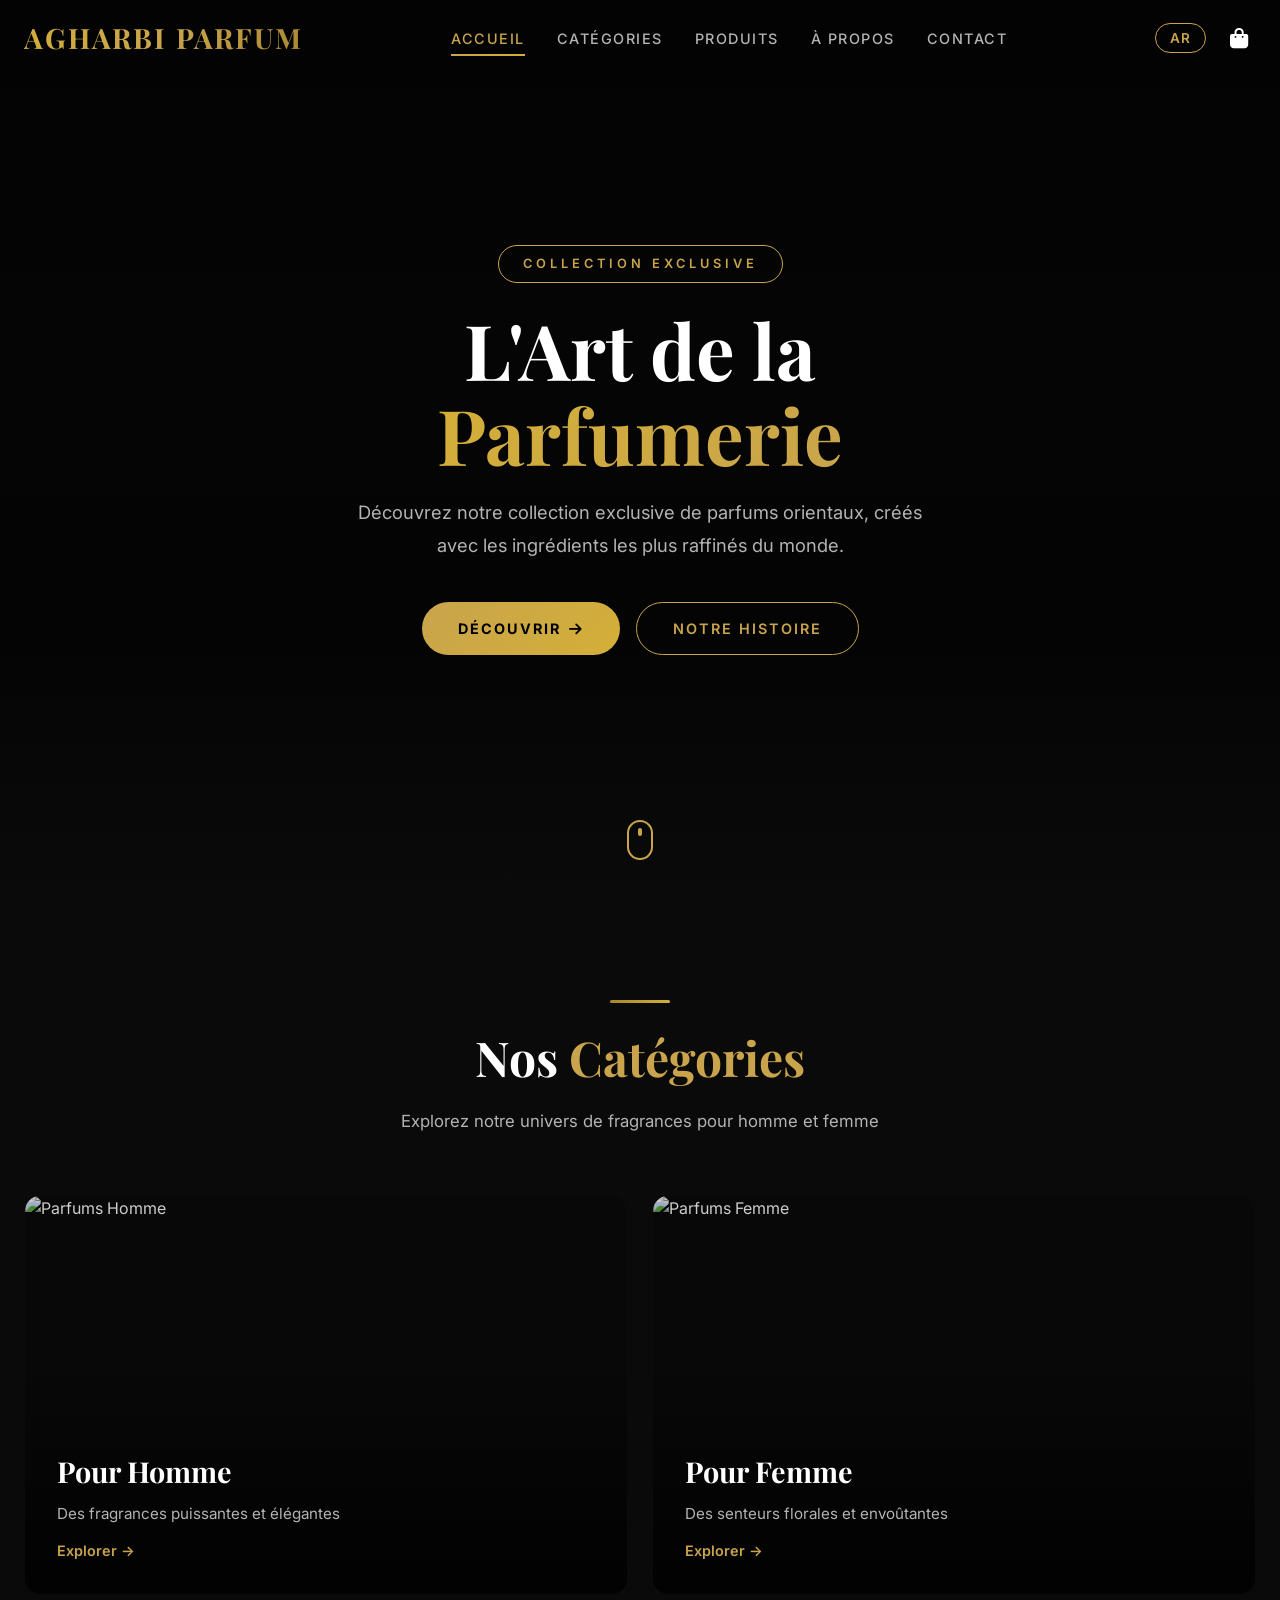
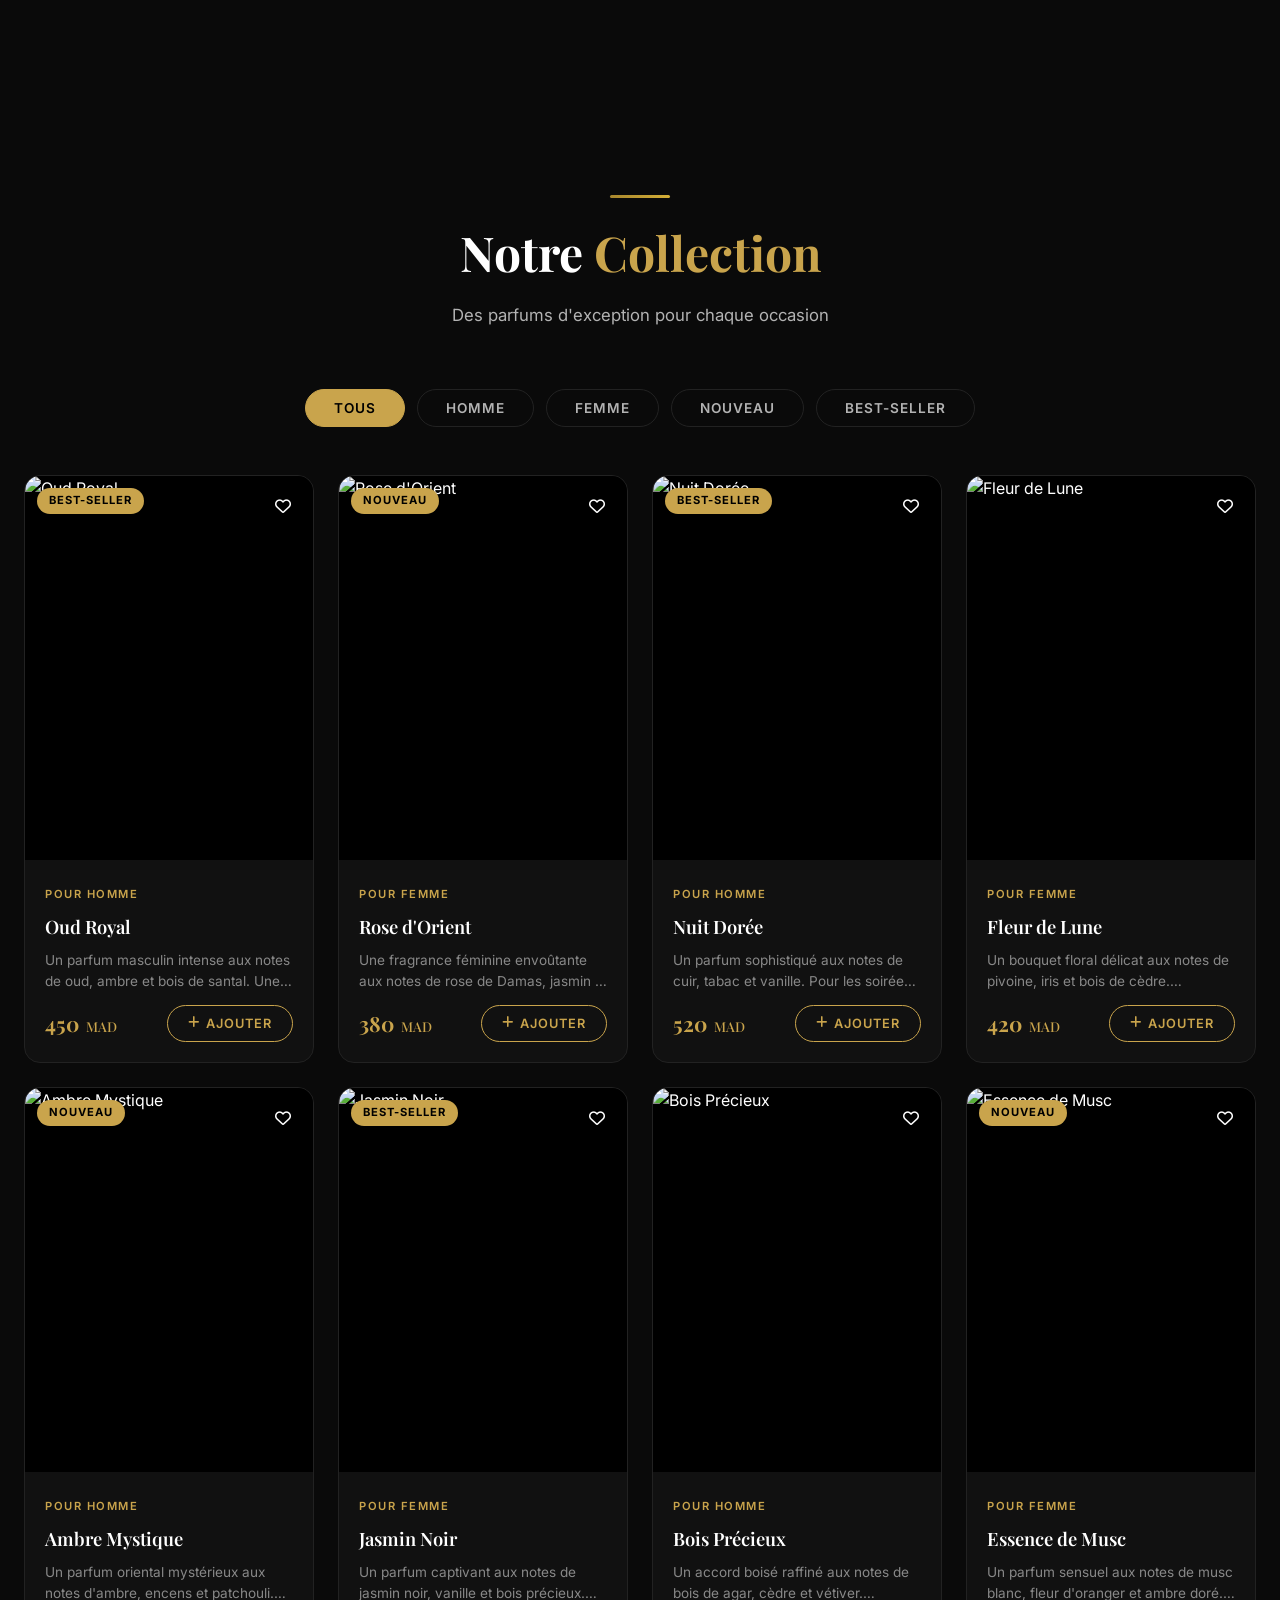
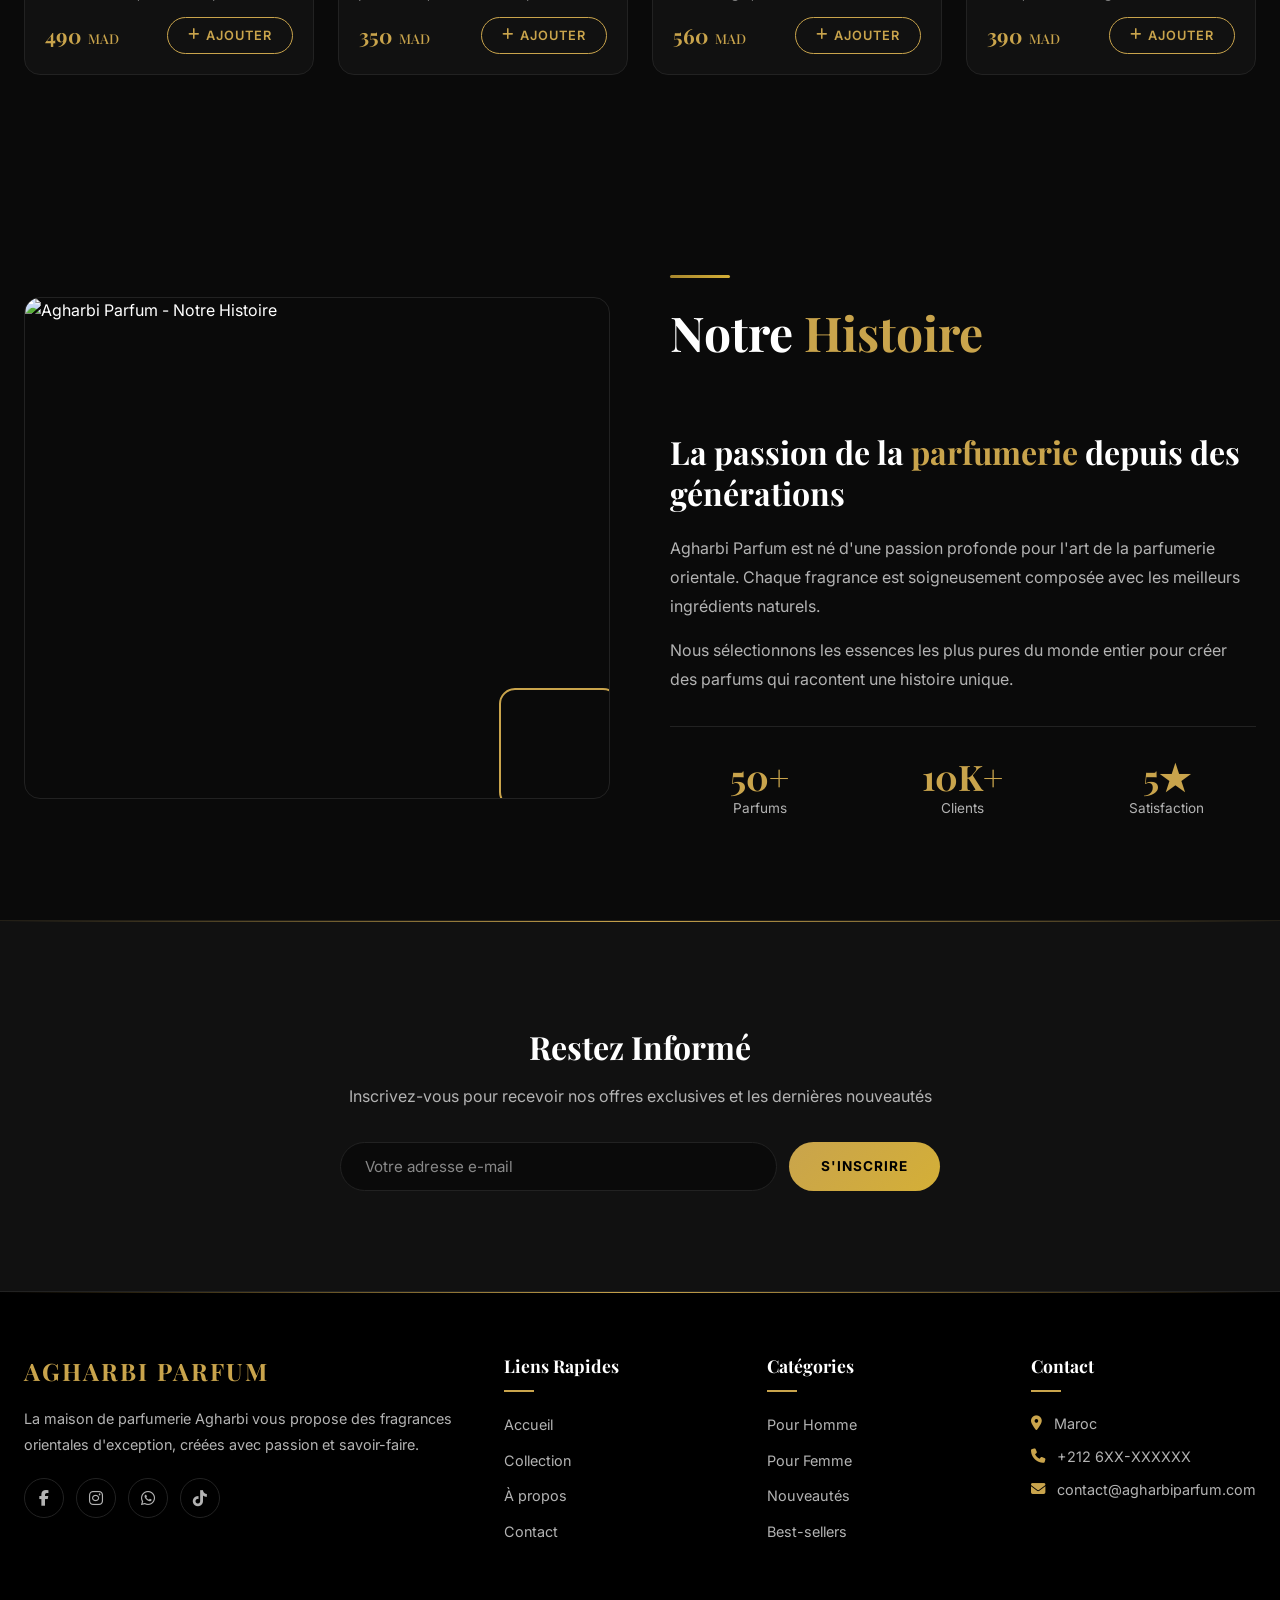
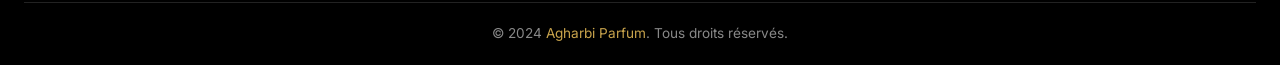
==== index.html @ fcc81bd8 "Add files via upload" ====
<!DOCTYPE html>
<html lang="fr" dir="ltr">
<head>
  <meta charset="UTF-8">
  <meta name="viewport" content="width=device-width, initial-scale=1.0">
  <title>Agharbi Parfum | Parfumerie de Luxe</title>
  <meta name="description" content="Agharbi Parfum - Découvrez notre collection exclusive de parfums de luxe pour homme et femme. Fragrances orientales raffinées.">
  <link rel="stylesheet" href="style.css">
  <link rel="stylesheet" href="https://cdnjs.cloudflare.com/ajax/libs/font-awesome/6.5.1/css/all.min.css">
</head>
<body>

  <!-- Page Loader -->
  <div class="page-loader" id="pageLoader">
    <div class="loader-content">
      <div class="loader-logo">AGHARBI PARFUM</div>
      <div class="loader-bar"></div>
    </div>
  </div>

  <!-- Navigation -->
  <nav class="navbar" id="navbar">
    <div class="container">
      <a href="#" class="navbar-brand">Agharbi Parfum</a>
      
      <div class="nav-links" id="navLinks">
        <a href="#hero" class="active" data-fr="Accueil" data-ar="الرئيسية">Accueil</a>
        <a href="#categories" data-fr="Catégories" data-ar="الفئات">Catégories</a>
        <a href="#products" data-fr="Produits" data-ar="المنتجات">Produits</a>
        <a href="#about" data-fr="À propos" data-ar="من نحن">À propos</a>
        <a href="#contact" data-fr="Contact" data-ar="اتصل بنا">Contact</a>
      </div>

      <div class="nav-actions">
        <button class="lang-toggle" id="langToggle" title="تغيير اللغة">AR</button>
        <button class="cart-icon" id="cartToggle" aria-label="Panier">
          <i class="fas fa-shopping-bag"></i>
          <span class="cart-badge" id="cartBadge">0</span>
        </button>
        <div class="hamburger" id="hamburger">
          <span></span>
          <span></span>
          <span></span>
        </div>
      </div>
    </div>
  </nav>

  <!-- Mobile Menu -->
  <div class="mobile-overlay" id="mobileOverlay"></div>
  <div class="mobile-menu" id="mobileMenu">
    <button class="mobile-menu-close" id="mobileClose"><i class="fas fa-times"></i></button>
    <a href="#hero" data-fr="Accueil" data-ar="الرئيسية">Accueil</a>
    <a href="#categories" data-fr="Catégories" data-ar="الفئات">Catégories</a>
    <a href="#products" data-fr="Produits" data-ar="المنتجات">Produits</a>
    <a href="#about" data-fr="À propos" data-ar="من نحن">À propos</a>
    <a href="#contact" data-fr="Contact" data-ar="اتصل بنا">Contact</a>
    <a href="admin.html" data-fr="Admin" data-ar="الإدارة">Admin</a>
  </div>

  <!-- Hero Section -->
  <section class="hero" id="hero">
    <div class="hero-bg">
      <img src="images/hero-banner.jpg" alt="Agharbi Parfum Collection">
    </div>
    <div class="hero-overlay"></div>
    <div class="hero-content">
      <span class="hero-badge" data-fr="Collection Exclusive" data-ar="مجموعة حصرية">Collection Exclusive</span>
      <h1>
        <span data-fr="L'Art de la" data-ar="فن">L'Art de la</span><br>
        <span class="gold" data-fr="Parfumerie" data-ar="العطور">Parfumerie</span>
      </h1>
      <p class="hero-subtitle" data-fr="Découvrez notre collection exclusive de parfums orientaux, créés avec les ingrédients les plus raffinés du monde." data-ar="اكتشف مجموعتنا الحصرية من العطور الشرقية، المصنوعة من أرقى المكونات في العالم.">
        Découvrez notre collection exclusive de parfums orientaux, créés avec les ingrédients les plus raffinés du monde.
      </p>
      <div class="hero-buttons">
        <a href="#products" class="btn-primary"><span data-fr="Découvrir" data-ar="اكتشف">Découvrir</span> <i class="fas fa-arrow-right"></i></a>
        <a href="#about" class="btn-outline" data-fr="Notre Histoire" data-ar="قصتنا">Notre Histoire</a>
      </div>
    </div>
    <div class="scroll-indicator">
      <div class="mouse"></div>
    </div>
  </section>

  <!-- Categories Section -->
  <section class="section" id="categories">
    <div class="container">
      <div class="section-header fade-in-up">
        <div class="accent-line"></div>
        <h2 data-fr="Nos <span class='gold'>Catégories</span>" data-ar="<span class='gold'>فئاتنا</span>">Nos <span class="gold">Catégories</span></h2>
        <p data-fr="Explorez notre univers de fragrances pour homme et femme" data-ar="اكتشف عالم العطور للرجال والنساء">Explorez notre univers de fragrances pour homme et femme</p>
      </div>
      <div class="categories-grid fade-in-up">
        <div class="category-card" data-category="homme" onclick="filterProducts('homme')">
          <img src="images/perfume-men-1.jpg" alt="Parfums Homme">
          <div class="overlay">
            <h3 data-fr="Pour Homme" data-ar="للرجال">Pour Homme</h3>
            <p data-fr="Des fragrances puissantes et élégantes" data-ar="عطور قوية وأنيقة">Des fragrances puissantes et élégantes</p>
            <span class="arrow" data-fr="Explorer →" data-ar="← اكتشف">Explorer →</span>
          </div>
        </div>
        <div class="category-card" data-category="femme" onclick="filterProducts('femme')">
          <img src="images/perfume-women-1.jpg" alt="Parfums Femme">
          <div class="overlay">
            <h3 data-fr="Pour Femme" data-ar="للنساء">Pour Femme</h3>
            <p data-fr="Des senteurs florales et envoûtantes" data-ar="عطور زهرية ساحرة">Des senteurs florales et envoûtantes</p>
            <span class="arrow" data-fr="Explorer →" data-ar="← اكتشف">Explorer →</span>
          </div>
        </div>
      </div>
    </div>
  </section>

  <!-- Products Section -->
  <section class="section" id="products">
    <div class="container">
      <div class="section-header fade-in-up">
        <div class="accent-line"></div>
        <h2 data-fr="Notre <span class='gold'>Collection</span>" data-ar="<span class='gold'>مجموعتنا</span>">Notre <span class="gold">Collection</span></h2>
        <p data-fr="Des parfums d'exception pour chaque occasion" data-ar="عطور استثنائية لكل مناسبة">Des parfums d'exception pour chaque occasion</p>
      </div>

      <div class="filter-bar fade-in-up">
        <button class="filter-btn active" data-filter="all" data-fr="Tous" data-ar="الكل">Tous</button>
        <button class="filter-btn" data-filter="homme" data-fr="Homme" data-ar="رجالي">Homme</button>
        <button class="filter-btn" data-filter="femme" data-fr="Femme" data-ar="نسائي">Femme</button>
        <button class="filter-btn" data-filter="nouveau" data-fr="Nouveau" data-ar="جديد">Nouveau</button>
        <button class="filter-btn" data-filter="bestseller" data-fr="Best-seller" data-ar="الأكثر مبيعاً">Best-seller</button>
      </div>

      <div class="products-grid" id="productsGrid">
        <!-- Products will be injected by JS -->
      </div>
    </div>
  </section>

  <!-- About Section -->
  <section class="section" id="about">
    <div class="container">
      <div class="about-grid">
        <div class="about-image fade-in-up">
          <img src="images/perfume-unisex-1.jpg" alt="Agharbi Parfum - Notre Histoire">
        </div>
        <div class="about-content fade-in-up">
          <div class="section-header" style="text-align:left;">
            <div class="accent-line" style="margin:0 0 16px;"></div>
            <h2 data-fr="Notre <span class='gold'>Histoire</span>" data-ar="<span class='gold'>قصتنا</span>">Notre <span class="gold">Histoire</span></h2>
          </div>
          <h3 data-fr="La passion de la <span class='gold'>parfumerie</span> depuis des générations" data-ar="شغف <span class='gold'>العطور</span> منذ أجيال">La passion de la <span class="gold">parfumerie</span> depuis des générations</h3>
          <p data-fr="Agharbi Parfum est né d'une passion profonde pour l'art de la parfumerie orientale. Chaque fragrance est soigneusement composée avec les meilleurs ingrédients naturels." data-ar="ولد Agharbi Parfum من شغف عميق بفن العطور الشرقية. كل عطر مصمم بعناية من أفضل المكونات الطبيعية.">
            Agharbi Parfum est né d'une passion profonde pour l'art de la parfumerie orientale. Chaque fragrance est soigneusement composée avec les meilleurs ingrédients naturels.
          </p>
          <p data-fr="Nous sélectionnons les essences les plus pures du monde entier pour créer des parfums qui racontent une histoire unique." data-ar="نختار أنقى الخلاصات من جميع أنحاء العالم لصنع عطور تحكي قصة فريدة.">
            Nous sélectionnons les essences les plus pures du monde entier pour créer des parfums qui racontent une histoire unique.
          </p>
          <div class="about-stats">
            <div class="stat-item">
              <div class="stat-number">50+</div>
              <div class="stat-label" data-fr="Parfums" data-ar="عطر">Parfums</div>
            </div>
            <div class="stat-item">
              <div class="stat-number">10K+</div>
              <div class="stat-label" data-fr="Clients" data-ar="عميل">Clients</div>
            </div>
            <div class="stat-item">
              <div class="stat-number">5★</div>
              <div class="stat-label" data-fr="Satisfaction" data-ar="رضا">Satisfaction</div>
            </div>
          </div>
        </div>
      </div>
    </div>
  </section>

  <!-- Newsletter Section -->
  <section class="section newsletter-section" id="contact">
    <div class="container">
      <div class="newsletter-content fade-in-up">
        <h3 data-fr="Restez <span class='gold'>Informé</span>" data-ar="ابقَ على <span class='gold'>اطلاع</span>">Restez <span class="gold">Informé</span></h3>
        <p data-fr="Inscrivez-vous pour recevoir nos offres exclusives et les dernières nouveautés" data-ar="سجل لتلقي عروضنا الحصرية وآخر المستجدات">
          Inscrivez-vous pour recevoir nos offres exclusives et les dernières nouveautés
        </p>
        <form class="newsletter-form" onsubmit="handleNewsletter(event)">
          <input type="email" id="newsletterEmail" placeholder="Votre adresse e-mail" data-fr-placeholder="Votre adresse e-mail" data-ar-placeholder="بريدك الإلكتروني" required>
          <button type="submit" data-fr="S'inscrire" data-ar="اشترك">S'inscrire</button>
        </form>
      </div>
    </div>
  </section>

  <!-- Footer -->
  <footer class="footer">
    <div class="container">
      <div class="footer-grid">
        <div class="footer-col">
          <div class="footer-brand">AGHARBI PARFUM</div>
          <p class="footer-about" data-fr="La maison de parfumerie Agharbi vous propose des fragrances orientales d'exception, créées avec passion et savoir-faire." data-ar="دار عطور Agharbi تقدم لكم عطوراً شرقية استثنائية، مصنوعة بشغف وخبرة.">
            La maison de parfumerie Agharbi vous propose des fragrances orientales d'exception, créées avec passion et savoir-faire.
          </p>
          <div class="social-links">
            <a href="https://web.facebook.com/yassin.agharbi/" target="_blank" aria-label="Facebook"><i class="fab fa-facebook-f"></i></a>
            <a href="#" aria-label="Instagram"><i class="fab fa-instagram"></i></a>
            <a href="#" aria-label="WhatsApp"><i class="fab fa-whatsapp"></i></a>
            <a href="#" aria-label="TikTok"><i class="fab fa-tiktok"></i></a>
          </div>
        </div>
        <div class="footer-col">
          <h4 data-fr="Liens Rapides" data-ar="روابط سريعة">Liens Rapides</h4>
          <ul>
            <li><a href="#hero" data-fr="Accueil" data-ar="الرئيسية">Accueil</a></li>
            <li><a href="#products" data-fr="Collection" data-ar="المجموعة">Collection</a></li>
            <li><a href="#about" data-fr="À propos" data-ar="من نحن">À propos</a></li>
            <li><a href="#contact" data-fr="Contact" data-ar="اتصل بنا">Contact</a></li>
          </ul>
        </div>
        <div class="footer-col">
          <h4 data-fr="Catégories" data-ar="الفئات">Catégories</h4>
          <ul>
            <li><a href="#" onclick="filterProducts('homme')" data-fr="Pour Homme" data-ar="للرجال">Pour Homme</a></li>
            <li><a href="#" onclick="filterProducts('femme')" data-fr="Pour Femme" data-ar="للنساء">Pour Femme</a></li>
            <li><a href="#" onclick="filterProducts('nouveau')" data-fr="Nouveautés" data-ar="الجديد">Nouveautés</a></li>
            <li><a href="#" onclick="filterProducts('bestseller')" data-fr="Best-sellers" data-ar="الأكثر مبيعاً">Best-sellers</a></li>
          </ul>
        </div>
        <div class="footer-col">
          <h4 data-fr="Contact" data-ar="اتصل بنا">Contact</h4>
          <ul class="footer-contact">
            <li><i class="fas fa-map-marker-alt"></i> <span data-fr="Maroc" data-ar="المغرب">Maroc</span></li>
            <li><i class="fas fa-phone"></i> <span>+212 6XX-XXXXXX</span></li>
            <li><i class="fas fa-envelope"></i> <span>contact@agharbiparfum.com</span></li>
          </ul>
        </div>
      </div>
      <div class="footer-bottom">
        <p>© 2024 <span class="gold">Agharbi Parfum</span>. <span data-fr="Tous droits réservés." data-ar="جميع الحقوق محفوظة.">Tous droits réservés.</span></p>
      </div>
    </div>
  </footer>

  <!-- Cart Sidebar -->
  <div class="cart-overlay" id="cartOverlay"></div>
  <div class="cart-sidebar" id="cartSidebar">
    <div class="cart-header">
      <h3><span data-fr="Panier" data-ar="السلة">Panier</span> <span class="count" id="cartCount">(0)</span></h3>
      <button class="cart-close" id="cartClose"><i class="fas fa-times"></i></button>
    </div>
    <div class="cart-items" id="cartItems">
      <div class="cart-empty" id="cartEmpty">
        <i class="fas fa-shopping-bag"></i>
        <p data-fr="Votre panier est vide" data-ar="سلتك فارغة">Votre panier est vide</p>
      </div>
    </div>
    <div class="cart-footer" id="cartFooter" style="display:none;">
      <div class="cart-total">
        <span class="cart-total-label" data-fr="Total" data-ar="المجموع">Total</span>
        <span class="cart-total-amount" id="cartTotal">0 MAD</span>
      </div>
      <button class="checkout-btn" onclick="checkout()" data-fr="Commander" data-ar="اطلب الآن">Commander</button>
    </div>
  </div>

  <!-- Product Modal -->
  <div class="product-modal-overlay" id="productModal">
    <div class="product-modal">
      <button class="modal-close" id="modalClose"><i class="fas fa-times"></i></button>
      <div class="modal-image">
        <img id="modalImage" src="" alt="">
      </div>
      <div class="modal-details">
        <span class="modal-category" id="modalCategory"></span>
        <h2 class="modal-name" id="modalName"></h2>
        <div class="modal-price" id="modalPrice"></div>
        <p class="modal-desc" id="modalDesc"></p>
        <div class="modal-sizes">
          <div class="modal-sizes-label" data-fr="Volume :" data-ar="الحجم :">Volume :</div>
          <div class="size-options" id="modalSizes">
            <button class="size-btn active" data-size="50ml">50ml</button>
            <button class="size-btn" data-size="100ml">100ml</button>
            <button class="size-btn" data-size="150ml">150ml</button>
          </div>
        </div>
        <div class="modal-qty">
          <span class="modal-qty-label" data-fr="Quantité :" data-ar="الكمية :">Quantité :</span>
          <div class="qty-control">
            <button class="qty-btn" onclick="changeModalQty(-1)">−</button>
            <span class="qty-value" id="modalQty">1</span>
            <button class="qty-btn" onclick="changeModalQty(1)">+</button>
          </div>
        </div>
        <button class="modal-add-btn" id="modalAddBtn" data-fr="Ajouter au panier" data-ar="أضف إلى السلة">
          <i class="fas fa-shopping-bag"></i> Ajouter au panier
        </button>
      </div>
    </div>
  </div>

  <!-- Toast Container -->
  <div class="toast-container" id="toastContainer"></div>

  <!-- Back to Top -->
  <button class="back-to-top" id="backToTop" aria-label="Retour en haut">
    <i class="fas fa-chevron-up"></i>
  </button>

  <!-- Scripts -->
  <script src="app.js"></script>
</body>
</html>
---- style.css ----
/* ============================================
   AGHARBI PARFUM - Premium E-Commerce CSS
   Color Scheme: Black, White & Gold
   ============================================ */

/* ---- Google Fonts Import ---- */
@import url('https://fonts.googleapis.com/css2?family=Playfair+Display:ital,wght@0,400;0,500;0,600;0,700;0,800;0,900;1,400;1,500;1,600&family=Inter:wght@300;400;500;600;700&family=Noto+Kufi+Arabic:wght@300;400;500;600;700&display=swap');

/* ---- CSS Variables ---- */
:root {
  --color-black: #000000;
  --color-dark: #0a0a0a;
  --color-dark-card: #111111;
  --color-dark-hover: #1a1a1a;
  --color-dark-border: #222222;
  --color-white: #ffffff;
  --color-white-muted: #b3b3b3;
  --color-white-soft: #888888;
  --color-gold: #c9a44c;
  --color-gold-light: #d4af37;
  --color-gold-dark: #a8872e;
  --color-gold-glow: rgba(201, 164, 76, 0.3);
  --color-gold-subtle: rgba(201, 164, 76, 0.1);
  --color-danger: #e74c3c;
  --color-success: #2ecc71;
  
  --font-heading: 'Playfair Display', 'Noto Kufi Arabic', serif;
  --font-body: 'Inter', 'Noto Kufi Arabic', sans-serif;
  
  --shadow-sm: 0 2px 8px rgba(0,0,0,0.3);
  --shadow-md: 0 4px 20px rgba(0,0,0,0.4);
  --shadow-lg: 0 8px 40px rgba(0,0,0,0.5);
  --shadow-gold: 0 4px 20px rgba(201, 164, 76, 0.2);
  
  --radius-sm: 4px;
  --radius-md: 8px;
  --radius-lg: 16px;
  --radius-xl: 24px;
  --radius-full: 9999px;
  
  --transition: all 0.3s ease;
  --transition-fast: all 0.15s ease;
  --transition-slow: all 0.5s ease;
  
  --z-dropdown: 100;
  --z-sticky: 200;
  --z-navbar: 1000;
  --z-modal: 2000;
  --z-cart: 1500;
  --z-toast: 3000;
  --z-loader: 9999;
}

/* ---- CSS Reset ---- */
*, *::before, *::after {
  margin: 0;
  padding: 0;
  box-sizing: border-box;
}

html {
  scroll-behavior: smooth;
  font-size: 16px;
  -webkit-text-size-adjust: 100%;
}

body {
  font-family: var(--font-body);
  background-color: var(--color-dark);
  color: var(--color-white);
  line-height: 1.6;
  overflow-x: hidden;
  -webkit-font-smoothing: antialiased;
  -moz-osx-font-smoothing: grayscale;
}

a {
  text-decoration: none;
  color: inherit;
  transition: var(--transition);
}

ul, ol { list-style: none; }
img { max-width: 100%; height: auto; display: block; }
button { cursor: pointer; border: none; background: none; font-family: inherit; }
input, textarea, select { font-family: inherit; }

/* ---- Custom Scrollbar ---- */
::-webkit-scrollbar { width: 8px; }
::-webkit-scrollbar-track { background: var(--color-dark); }
::-webkit-scrollbar-thumb {
  background: var(--color-gold-dark);
  border-radius: var(--radius-full);
}
::-webkit-scrollbar-thumb:hover { background: var(--color-gold); }

::selection {
  background: var(--color-gold);
  color: var(--color-black);
}

/* ============================================
   PAGE LOADER
   ============================================ */
.page-loader {
  position: fixed;
  inset: 0;
  background: var(--color-black);
  display: flex;
  align-items: center;
  justify-content: center;
  z-index: var(--z-loader);
  transition: opacity 0.5s ease, visibility 0.5s ease;
}

.page-loader.hidden {
  opacity: 0;
  visibility: hidden;
}

.loader-content {
  text-align: center;
}

.loader-logo {
  font-family: var(--font-heading);
  font-size: 2.5rem;
  font-weight: 700;
  background: linear-gradient(135deg, var(--color-gold-light), var(--color-gold), var(--color-gold-dark));
  -webkit-background-clip: text;
  -webkit-text-fill-color: transparent;
  background-clip: text;
  animation: pulse 1.5s ease-in-out infinite;
}

.loader-bar {
  width: 200px;
  height: 2px;
  background: var(--color-dark-border);
  margin: 24px auto 0;
  border-radius: var(--radius-full);
  overflow: hidden;
}

.loader-bar::after {
  content: '';
  display: block;
  width: 40%;
  height: 100%;
  background: linear-gradient(90deg, var(--color-gold-dark), var(--color-gold-light));
  border-radius: var(--radius-full);
  animation: shimmer-bar 1.2s ease-in-out infinite;
}

/* ============================================
   NAVIGATION
   ============================================ */
.navbar {
  position: fixed;
  top: 0;
  left: 0;
  right: 0;
  z-index: var(--z-navbar);
  padding: 16px 0;
  transition: var(--transition);
  background: transparent;
}

.navbar.scrolled {
  background: rgba(0, 0, 0, 0.85);
  backdrop-filter: blur(20px);
  -webkit-backdrop-filter: blur(20px);
  padding: 10px 0;
  border-bottom: 1px solid var(--color-dark-border);
}

.navbar .container {
  max-width: 1400px;
  margin: 0 auto;
  padding: 0 24px;
  display: flex;
  align-items: center;
  justify-content: space-between;
}

.navbar-brand {
  font-family: var(--font-heading);
  font-size: 1.75rem;
  font-weight: 700;
  background: linear-gradient(135deg, var(--color-gold-light), var(--color-gold), var(--color-gold-dark));
  -webkit-background-clip: text;
  -webkit-text-fill-color: transparent;
  background-clip: text;
  letter-spacing: 2px;
  text-transform: uppercase;
}

.nav-links {
  display: flex;
  align-items: center;
  gap: 32px;
}

.nav-links a {
  font-size: 0.9rem;
  font-weight: 500;
  color: var(--color-white-muted);
  text-transform: uppercase;
  letter-spacing: 1.5px;
  position: relative;
  padding: 4px 0;
}

.nav-links a::after {
  content: '';
  position: absolute;
  bottom: -2px;
  left: 0;
  width: 0;
  height: 2px;
  background: linear-gradient(90deg, var(--color-gold), var(--color-gold-light));
  transition: width 0.3s ease;
}

.nav-links a:hover,
.nav-links a.active {
  color: var(--color-gold);
}

.nav-links a:hover::after,
.nav-links a.active::after {
  width: 100%;
}

.nav-actions {
  display: flex;
  align-items: center;
  gap: 16px;
}

.lang-toggle {
  font-size: 0.85rem;
  font-weight: 600;
  color: var(--color-gold);
  border: 1px solid var(--color-gold);
  padding: 6px 14px;
  border-radius: var(--radius-full);
  transition: var(--transition);
  text-transform: uppercase;
  letter-spacing: 1px;
}

.lang-toggle:hover {
  background: var(--color-gold);
  color: var(--color-black);
}

.cart-icon {
  position: relative;
  color: var(--color-white);
  font-size: 1.3rem;
  transition: var(--transition);
  padding: 8px;
}

.cart-icon:hover { color: var(--color-gold); }

.cart-badge {
  position: absolute;
  top: 0;
  right: 0;
  background: var(--color-gold);
  color: var(--color-black);
  font-size: 0.65rem;
  font-weight: 700;
  width: 18px;
  height: 18px;
  border-radius: 50%;
  display: flex;
  align-items: center;
  justify-content: center;
  transform: scale(0);
  transition: transform 0.3s cubic-bezier(0.68, -0.55, 0.27, 1.55);
}

.cart-badge.show { transform: scale(1); }

/* Hamburger */
.hamburger {
  display: none;
  flex-direction: column;
  gap: 5px;
  padding: 8px;
  cursor: pointer;
}

.hamburger span {
  display: block;
  width: 24px;
  height: 2px;
  background: var(--color-white);
  transition: var(--transition);
  transform-origin: center;
}

.hamburger.active span:nth-child(1) {
  transform: rotate(45deg) translateY(5px) translateX(5px);
}
.hamburger.active span:nth-child(2) { opacity: 0; }
.hamburger.active span:nth-child(3) {
  transform: rotate(-45deg) translateY(-5px) translateX(5px);
}

/* Mobile Menu */
.mobile-menu {
  position: fixed;
  top: 0;
  right: -100%;
  width: 320px;
  height: 100vh;
  background: rgba(10, 10, 10, 0.98);
  backdrop-filter: blur(20px);
  z-index: calc(var(--z-navbar) + 1);
  transition: right 0.4s cubic-bezier(0.16, 1, 0.3, 1);
  display: flex;
  flex-direction: column;
  padding: 80px 32px 32px;
  border-left: 1px solid var(--color-dark-border);
}

.mobile-menu.open { right: 0; }

.mobile-menu-close {
  position: absolute;
  top: 24px;
  right: 24px;
  color: var(--color-white);
  font-size: 1.5rem;
  padding: 8px;
}

.mobile-menu a {
  display: block;
  font-size: 1.2rem;
  font-weight: 500;
  color: var(--color-white-muted);
  padding: 16px 0;
  border-bottom: 1px solid var(--color-dark-border);
  transition: var(--transition);
}

.mobile-menu a:hover { color: var(--color-gold); padding-left: 8px; }

.mobile-overlay {
  position: fixed;
  inset: 0;
  background: rgba(0,0,0,0.7);
  z-index: var(--z-navbar);
  opacity: 0;
  visibility: hidden;
  transition: var(--transition);
}

.mobile-overlay.show {
  opacity: 1;
  visibility: visible;
}

/* ============================================
   HERO SECTION
   ============================================ */
.hero {
  position: relative;
  min-height: 100vh;
  display: flex;
  align-items: center;
  justify-content: center;
  overflow: hidden;
}

.hero-bg {
  position: absolute;
  inset: 0;
  z-index: 0;
}

.hero-bg img {
  width: 100%;
  height: 100%;
  object-fit: cover;
  transform: scale(1.1);
  transition: transform 8s ease;
}

.hero:hover .hero-bg img {
  transform: scale(1);
}

.hero-overlay {
  position: absolute;
  inset: 0;
  background: linear-gradient(
    to bottom,
    rgba(0,0,0,0.7) 0%,
    rgba(0,0,0,0.5) 40%,
    rgba(0,0,0,0.6) 70%,
    rgba(10,10,10,1) 100%
  );
  z-index: 1;
}

.hero-content {
  position: relative;
  z-index: 2;
  text-align: center;
  max-width: 800px;
  padding: 0 24px;
  animation: fadeInUp 1s ease 0.3s both;
}

.hero-badge {
  display: inline-block;
  font-size: 0.8rem;
  font-weight: 600;
  letter-spacing: 4px;
  text-transform: uppercase;
  color: var(--color-gold);
  border: 1px solid var(--color-gold);
  padding: 8px 24px;
  border-radius: var(--radius-full);
  margin-bottom: 24px;
  animation: fadeInUp 1s ease 0.5s both;
}

.hero h1 {
  font-family: var(--font-heading);
  font-size: clamp(2.5rem, 6vw, 5rem);
  font-weight: 700;
  line-height: 1.1;
  margin-bottom: 20px;
  color: var(--color-white);
  animation: fadeInUp 1s ease 0.7s both;
}

.hero h1 .gold {
  background: linear-gradient(135deg, var(--color-gold-light), var(--color-gold));
  -webkit-background-clip: text;
  -webkit-text-fill-color: transparent;
  background-clip: text;
}

.hero-subtitle {
  font-size: 1.15rem;
  color: var(--color-white-muted);
  line-height: 1.8;
  margin-bottom: 40px;
  max-width: 600px;
  margin-left: auto;
  margin-right: auto;
  animation: fadeInUp 1s ease 0.9s both;
}

.hero-buttons {
  display: flex;
  gap: 16px;
  justify-content: center;
  flex-wrap: wrap;
  animation: fadeInUp 1s ease 1.1s both;
}

/* Buttons */
.btn-primary {
  display: inline-flex;
  align-items: center;
  gap: 8px;
  background: linear-gradient(135deg, var(--color-gold), var(--color-gold-light));
  color: var(--color-black);
  font-weight: 700;
  font-size: 0.9rem;
  padding: 14px 36px;
  border-radius: var(--radius-full);
  text-transform: uppercase;
  letter-spacing: 2px;
  transition: var(--transition);
  position: relative;
  overflow: hidden;
}

.btn-primary::before {
  content: '';
  position: absolute;
  inset: 0;
  background: linear-gradient(135deg, var(--color-gold-light), #f0d78c);
  opacity: 0;
  transition: opacity 0.3s ease;
}

.btn-primary:hover::before { opacity: 1; }
.btn-primary:hover {
  transform: translateY(-2px);
  box-shadow: 0 8px 30px rgba(201, 164, 76, 0.4);
}
.btn-primary span { position: relative; z-index: 1; }

.btn-outline {
  display: inline-flex;
  align-items: center;
  gap: 8px;
  background: transparent;
  color: var(--color-gold);
  font-weight: 600;
  font-size: 0.9rem;
  padding: 14px 36px;
  border-radius: var(--radius-full);
  border: 1px solid var(--color-gold);
  text-transform: uppercase;
  letter-spacing: 2px;
  transition: var(--transition);
}

.btn-outline:hover {
  background: var(--color-gold);
  color: var(--color-black);
  transform: translateY(-2px);
  box-shadow: 0 8px 30px rgba(201, 164, 76, 0.3);
}

/* Scroll Indicator */
.scroll-indicator {
  position: absolute;
  bottom: 40px;
  left: 50%;
  transform: translateX(-50%);
  z-index: 2;
  animation: float 2s ease-in-out infinite;
}

.scroll-indicator .mouse {
  width: 26px;
  height: 40px;
  border: 2px solid var(--color-gold);
  border-radius: 13px;
  position: relative;
}

.scroll-indicator .mouse::after {
  content: '';
  width: 4px;
  height: 8px;
  background: var(--color-gold);
  border-radius: 2px;
  position: absolute;
  top: 6px;
  left: 50%;
  transform: translateX(-50%);
  animation: scrollWheel 1.5s ease-in-out infinite;
}

/* ============================================
   SECTION STYLES
   ============================================ */
.section { padding: 100px 0; }

.container {
  max-width: 1400px;
  margin: 0 auto;
  padding: 0 24px;
}

.section-header {
  text-align: center;
  margin-bottom: 60px;
}

.section-header .accent-line {
  width: 60px;
  height: 3px;
  background: linear-gradient(90deg, var(--color-gold-dark), var(--color-gold-light));
  margin: 0 auto 16px;
  border-radius: var(--radius-full);
}

.section-header h2 {
  font-family: var(--font-heading);
  font-size: clamp(1.8rem, 4vw, 3rem);
  font-weight: 700;
  margin-bottom: 12px;
  color: var(--color-white);
}

.section-header h2 .gold { 
  color: var(--color-gold); 
}

.section-header p {
  font-size: 1.05rem;
  color: var(--color-white-muted);
  max-width: 600px;
  margin: 0 auto;
}

/* ============================================
   CATEGORIES SECTION
   ============================================ */
.categories-grid {
  display: grid;
  grid-template-columns: repeat(2, 1fr);
  gap: 24px;
}

.category-card {
  position: relative;
  height: 400px;
  border-radius: var(--radius-lg);
  overflow: hidden;
  cursor: pointer;
  border: 1px solid transparent;
  transition: var(--transition);
}

.category-card:hover {
  border-color: var(--color-gold);
  box-shadow: var(--shadow-gold);
}

.category-card img {
  width: 100%;
  height: 100%;
  object-fit: cover;
  transition: transform 0.6s ease;
}

.category-card:hover img { transform: scale(1.08); }

.category-card .overlay {
  position: absolute;
  inset: 0;
  background: linear-gradient(to top, rgba(0,0,0,0.85) 0%, rgba(0,0,0,0.2) 60%);
  display: flex;
  flex-direction: column;
  justify-content: flex-end;
  padding: 32px;
  transition: var(--transition);
}

.category-card h3 {
  font-family: var(--font-heading);
  font-size: 1.8rem;
  font-weight: 700;
  color: var(--color-white);
  margin-bottom: 8px;
}

.category-card p {
  font-size: 0.95rem;
  color: var(--color-white-muted);
}

.category-card .arrow {
  display: inline-flex;
  align-items: center;
  gap: 8px;
  color: var(--color-gold);
  font-weight: 600;
  margin-top: 12px;
  font-size: 0.9rem;
  transition: var(--transition);
}

.category-card:hover .arrow { transform: translateX(8px); }

[dir="rtl"] .category-card:hover .arrow { transform: translateX(-8px); }

/* ============================================
   PRODUCTS SECTION
   ============================================ */
.filter-bar {
  display: flex;
  justify-content: center;
  gap: 12px;
  margin-bottom: 48px;
  flex-wrap: wrap;
}

.filter-btn {
  padding: 10px 28px;
  border-radius: var(--radius-full);
  font-size: 0.85rem;
  font-weight: 600;
  letter-spacing: 1px;
  text-transform: uppercase;
  color: var(--color-white-muted);
  border: 1px solid var(--color-dark-border);
  background: transparent;
  transition: var(--transition);
}

.filter-btn:hover {
  border-color: var(--color-gold);
  color: var(--color-gold);
}

.filter-btn.active {
  background: var(--color-gold);
  color: var(--color-black);
  border-color: var(--color-gold);
}

.products-grid {
  display: grid;
  grid-template-columns: repeat(4, 1fr);
  gap: 24px;
}

.product-card {
  background: var(--color-dark-card);
  border-radius: var(--radius-lg);
  overflow: hidden;
  border: 1px solid var(--color-dark-border);
  transition: var(--transition);
  position: relative;
}

.product-card::before {
  content: '';
  position: absolute;
  top: 0;
  left: 0;
  right: 0;
  height: 3px;
  background: linear-gradient(90deg, var(--color-gold-dark), var(--color-gold-light), var(--color-gold-dark));
  opacity: 0;
  transition: opacity 0.3s ease;
}

.product-card:hover::before { opacity: 1; }

.product-card:hover {
  transform: translateY(-6px);
  border-color: var(--color-gold);
  box-shadow: var(--shadow-gold);
}

.product-card .image-container {
  position: relative;
  width: 100%;
  aspect-ratio: 3/4;
  overflow: hidden;
  background: var(--color-black);
}

.product-card .image-container img {
  width: 100%;
  height: 100%;
  object-fit: cover;
  transition: transform 0.5s ease;
}

.product-card:hover .image-container img { transform: scale(1.08); }

.product-card .wishlist-btn {
  position: absolute;
  top: 12px;
  right: 12px;
  width: 36px;
  height: 36px;
  border-radius: 50%;
  background: rgba(0,0,0,0.6);
  backdrop-filter: blur(4px);
  display: flex;
  align-items: center;
  justify-content: center;
  color: var(--color-white);
  font-size: 1rem;
  transition: var(--transition);
  z-index: 2;
}

.product-card .wishlist-btn:hover,
.product-card .wishlist-btn.liked {
  background: var(--color-gold);
  color: var(--color-black);
}

.product-card .product-badge {
  position: absolute;
  top: 12px;
  left: 12px;
  background: var(--color-gold);
  color: var(--color-black);
  font-size: 0.7rem;
  font-weight: 700;
  padding: 4px 12px;
  border-radius: var(--radius-full);
  text-transform: uppercase;
  letter-spacing: 1px;
  z-index: 2;
}

.product-info {
  padding: 20px;
}

.product-category {
  display: inline-block;
  font-size: 0.7rem;
  font-weight: 600;
  color: var(--color-gold);
  text-transform: uppercase;
  letter-spacing: 1.5px;
  margin-bottom: 8px;
}

.product-name {
  font-family: var(--font-heading);
  font-size: 1.15rem;
  font-weight: 600;
  color: var(--color-white);
  margin-bottom: 8px;
  transition: var(--transition);
  cursor: pointer;
}

.product-name:hover { color: var(--color-gold); }

.product-description {
  font-size: 0.85rem;
  color: var(--color-white-soft);
  margin-bottom: 12px;
  display: -webkit-box;
  -webkit-line-clamp: 2;
  -webkit-box-orient: vertical;
  overflow: hidden;
}

.product-footer {
  display: flex;
  align-items: center;
  justify-content: space-between;
  margin-top: 12px;
}

.product-price {
  font-family: var(--font-heading);
  font-size: 1.3rem;
  font-weight: 700;
  color: var(--color-gold);
}

.product-price .currency {
  font-size: 0.85rem;
  font-weight: 500;
  margin-left: 2px;
}

.add-to-cart-btn {
  display: inline-flex;
  align-items: center;
  gap: 6px;
  padding: 10px 20px;
  border-radius: var(--radius-full);
  border: 1px solid var(--color-gold);
  color: var(--color-gold);
  font-size: 0.8rem;
  font-weight: 600;
  text-transform: uppercase;
  letter-spacing: 1px;
  transition: var(--transition);
}

.add-to-cart-btn:hover {
  background: var(--color-gold);
  color: var(--color-black);
}

/* ============================================
   ABOUT SECTION
   ============================================ */
.about-grid {
  display: grid;
  grid-template-columns: 1fr 1fr;
  gap: 60px;
  align-items: center;
}

.about-image {
  position: relative;
  border-radius: var(--radius-lg);
  overflow: hidden;
  border: 1px solid var(--color-dark-border);
}

.about-image img {
  width: 100%;
  height: 500px;
  object-fit: cover;
}

.about-image::after {
  content: '';
  position: absolute;
  bottom: -10px;
  right: -10px;
  width: 120px;
  height: 120px;
  border: 2px solid var(--color-gold);
  border-radius: var(--radius-lg);
  z-index: -1;
}

.about-content h3 {
  font-family: var(--font-heading);
  font-size: 2rem;
  font-weight: 700;
  margin-bottom: 20px;
  line-height: 1.3;
}

.about-content h3 .gold { color: var(--color-gold); }

.about-content p {
  color: var(--color-white-muted);
  font-size: 1rem;
  line-height: 1.8;
  margin-bottom: 16px;
}

.about-stats {
  display: grid;
  grid-template-columns: repeat(3, 1fr);
  gap: 24px;
  margin-top: 32px;
  padding-top: 32px;
  border-top: 1px solid var(--color-dark-border);
}

.stat-item { text-align: center; }

.stat-number {
  font-family: var(--font-heading);
  font-size: 2.2rem;
  font-weight: 700;
  color: var(--color-gold);
  line-height: 1;
  margin-bottom: 4px;
}

.stat-label {
  font-size: 0.85rem;
  color: var(--color-white-muted);
}

/* ============================================
   NEWSLETTER SECTION
   ============================================ */
.newsletter-section {
  background: var(--color-dark-card);
  border-top: 1px solid var(--color-gold-subtle);
  position: relative;
  overflow: hidden;
}

.newsletter-section::before {
  content: '';
  position: absolute;
  top: 0;
  left: 0;
  right: 0;
  height: 1px;
  background: linear-gradient(90deg, transparent, var(--color-gold), transparent);
}

.newsletter-content {
  max-width: 600px;
  margin: 0 auto;
  text-align: center;
}

.newsletter-content h3 {
  font-family: var(--font-heading);
  font-size: 2rem;
  margin-bottom: 12px;
}

.newsletter-content p {
  color: var(--color-white-muted);
  margin-bottom: 32px;
}

.newsletter-form {
  display: flex;
  gap: 12px;
}

.newsletter-form input {
  flex: 1;
  padding: 14px 24px;
  background: var(--color-dark);
  border: 1px solid var(--color-dark-border);
  border-radius: var(--radius-full);
  color: var(--color-white);
  font-size: 0.95rem;
  transition: var(--transition);
  outline: none;
}

.newsletter-form input::placeholder {
  color: var(--color-white-soft);
}

.newsletter-form input:focus {
  border-color: var(--color-gold);
  box-shadow: 0 0 0 3px var(--color-gold-subtle);
}

.newsletter-form button {
  padding: 14px 32px;
  background: linear-gradient(135deg, var(--color-gold), var(--color-gold-light));
  color: var(--color-black);
  font-weight: 700;
  border-radius: var(--radius-full);
  text-transform: uppercase;
  letter-spacing: 1px;
  font-size: 0.85rem;
  transition: var(--transition);
  white-space: nowrap;
}

.newsletter-form button:hover {
  transform: translateY(-2px);
  box-shadow: 0 8px 30px rgba(201, 164, 76, 0.4);
}

/* ============================================
   FOOTER
   ============================================ */
.footer {
  background: var(--color-black);
  border-top: 1px solid var(--color-dark-border);
  padding: 60px 0 0;
  position: relative;
}

.footer::before {
  content: '';
  position: absolute;
  top: 0;
  left: 0;
  right: 0;
  height: 1px;
  background: linear-gradient(90deg, transparent, var(--color-gold), transparent);
}

.footer-grid {
  display: grid;
  grid-template-columns: 2fr 1fr 1fr 1fr;
  gap: 48px;
  margin-bottom: 48px;
}

.footer-brand {
  font-family: var(--font-heading);
  font-size: 1.5rem;
  font-weight: 700;
  color: var(--color-gold);
  margin-bottom: 16px;
  letter-spacing: 2px;
}

.footer-about {
  color: var(--color-white-muted);
  font-size: 0.9rem;
  line-height: 1.8;
}

.footer-col h4 {
  font-family: var(--font-heading);
  font-size: 1.1rem;
  color: var(--color-white);
  margin-bottom: 20px;
  position: relative;
  padding-bottom: 12px;
}

.footer-col h4::after {
  content: '';
  position: absolute;
  bottom: 0;
  left: 0;
  width: 30px;
  height: 2px;
  background: var(--color-gold);
}

[dir="rtl"] .footer-col h4::after {
  left: auto;
  right: 0;
}

.footer-col ul li { margin-bottom: 10px; }

.footer-col ul li a {
  color: var(--color-white-muted);
  font-size: 0.9rem;
  transition: var(--transition);
}

.footer-col ul li a:hover {
  color: var(--color-gold);
  padding-left: 4px;
}

[dir="rtl"] .footer-col ul li a:hover {
  padding-left: 0;
  padding-right: 4px;
}

.footer-contact li {
  display: flex;
  align-items: flex-start;
  gap: 12px;
  color: var(--color-white-muted);
  font-size: 0.9rem;
}

.footer-contact li i { color: var(--color-gold); margin-top: 4px; }

.social-links {
  display: flex;
  gap: 12px;
  margin-top: 20px;
}

.social-links a {
  width: 40px;
  height: 40px;
  border-radius: 50%;
  border: 1px solid var(--color-dark-border);
  display: flex;
  align-items: center;
  justify-content: center;
  color: var(--color-white-muted);
  font-size: 1rem;
  transition: var(--transition);
}

.social-links a:hover {
  border-color: var(--color-gold);
  color: var(--color-gold);
  background: var(--color-gold-subtle);
  transform: translateY(-3px);
}

.footer-bottom {
  border-top: 1px solid var(--color-dark-border);
  padding: 20px 0;
  text-align: center;
  color: var(--color-white-soft);
  font-size: 0.85rem;
}

.footer-bottom .gold { color: var(--color-gold); }

/* ============================================
   CART SIDEBAR
   ============================================ */
.cart-overlay {
  position: fixed;
  inset: 0;
  background: rgba(0,0,0,0.7);
  z-index: var(--z-cart);
  opacity: 0;
  visibility: hidden;
  transition: var(--transition);
}

.cart-overlay.show {
  opacity: 1;
  visibility: visible;
}

.cart-sidebar {
  position: fixed;
  top: 0;
  right: -450px;
  width: 420px;
  max-width: 100vw;
  height: 100vh;
  background: var(--color-dark);
  z-index: calc(var(--z-cart) + 1);
  transition: right 0.4s cubic-bezier(0.16, 1, 0.3, 1);
  display: flex;
  flex-direction: column;
  border-left: 1px solid var(--color-dark-border);
}

[dir="rtl"] .cart-sidebar {
  right: auto;
  left: -450px;
  border-left: none;
  border-right: 1px solid var(--color-dark-border);
  transition: left 0.4s cubic-bezier(0.16, 1, 0.3, 1);
}

.cart-sidebar.open { right: 0; }
[dir="rtl"] .cart-sidebar.open { left: 0; }

.cart-header {
  display: flex;
  align-items: center;
  justify-content: space-between;
  padding: 24px;
  border-bottom: 1px solid var(--color-dark-border);
}

.cart-header h3 {
  font-family: var(--font-heading);
  font-size: 1.3rem;
  font-weight: 600;
}

.cart-header .count {
  color: var(--color-gold);
  font-size: 0.9rem;
  margin-left: 8px;
}

.cart-close {
  color: var(--color-white-muted);
  font-size: 1.3rem;
  padding: 4px;
  transition: var(--transition);
}

.cart-close:hover { color: var(--color-gold); transform: rotate(90deg); }

.cart-items {
  flex: 1;
  overflow-y: auto;
  padding: 16px 24px;
}

.cart-item {
  display: flex;
  gap: 16px;
  padding: 16px 0;
  border-bottom: 1px solid var(--color-dark-border);
  animation: fadeIn 0.3s ease;
}

.cart-item-image {
  width: 80px;
  height: 100px;
  border-radius: var(--radius-md);
  overflow: hidden;
  flex-shrink: 0;
}

.cart-item-image img {
  width: 100%;
  height: 100%;
  object-fit: cover;
}

.cart-item-details { flex: 1; }

.cart-item-name {
  font-family: var(--font-heading);
  font-size: 1rem;
  font-weight: 600;
  margin-bottom: 4px;
}

.cart-item-variant {
  font-size: 0.8rem;
  color: var(--color-white-soft);
  margin-bottom: 8px;
}

.cart-item-price {
  color: var(--color-gold);
  font-weight: 600;
  font-size: 0.95rem;
}

.cart-item-actions {
  display: flex;
  align-items: center;
  gap: 12px;
  margin-top: 8px;
}

.qty-control {
  display: flex;
  align-items: center;
  gap: 0;
  border: 1px solid var(--color-dark-border);
  border-radius: var(--radius-md);
  overflow: hidden;
}

.qty-btn {
  width: 30px;
  height: 30px;
  display: flex;
  align-items: center;
  justify-content: center;
  background: var(--color-dark-card);
  color: var(--color-white);
  font-size: 0.9rem;
  transition: var(--transition);
}

.qty-btn:hover {
  background: var(--color-gold);
  color: var(--color-black);
}

.qty-value {
  width: 36px;
  text-align: center;
  font-size: 0.85rem;
  font-weight: 600;
  background: var(--color-dark);
}

.remove-item {
  color: var(--color-white-soft);
  font-size: 0.85rem;
  transition: var(--transition);
}

.remove-item:hover { color: var(--color-danger); }

.cart-empty {
  text-align: center;
  padding: 60px 24px;
  color: var(--color-white-muted);
}

.cart-empty i {
  font-size: 3rem;
  color: var(--color-dark-border);
  margin-bottom: 16px;
}

.cart-footer {
  padding: 24px;
  border-top: 1px solid var(--color-dark-border);
  background: var(--color-dark-card);
}

.cart-total {
  display: flex;
  justify-content: space-between;
  align-items: center;
  margin-bottom: 16px;
}

.cart-total-label {
  font-size: 1rem;
  color: var(--color-white-muted);
}

.cart-total-amount {
  font-family: var(--font-heading);
  font-size: 1.5rem;
  font-weight: 700;
  color: var(--color-gold);
}

.checkout-btn {
  width: 100%;
  padding: 16px;
  background: linear-gradient(135deg, var(--color-gold), var(--color-gold-light));
  color: var(--color-black);
  font-weight: 700;
  font-size: 0.95rem;
  border-radius: var(--radius-full);
  text-transform: uppercase;
  letter-spacing: 2px;
  transition: var(--transition);
}

.checkout-btn:hover {
  transform: translateY(-2px);
  box-shadow: 0 8px 30px rgba(201, 164, 76, 0.4);
}

/* ============================================
   PRODUCT MODAL
   ============================================ */
.product-modal-overlay {
  position: fixed;
  inset: 0;
  background: rgba(0,0,0,0.8);
  z-index: var(--z-modal);
  opacity: 0;
  visibility: hidden;
  transition: var(--transition);
  display: flex;
  align-items: center;
  justify-content: center;
  padding: 24px;
}

.product-modal-overlay.show {
  opacity: 1;
  visibility: visible;
}

.product-modal {
  background: var(--color-dark-card);
  border-radius: var(--radius-xl);
  border: 1px solid var(--color-dark-border);
  max-width: 900px;
  width: 100%;
  max-height: 90vh;
  overflow-y: auto;
  display: grid;
  grid-template-columns: 1fr 1fr;
  transform: scale(0.9);
  transition: transform 0.4s cubic-bezier(0.16, 1, 0.3, 1);
  position: relative;
}

.product-modal-overlay.show .product-modal {
  transform: scale(1);
}

.modal-close {
  position: absolute;
  top: 16px;
  right: 16px;
  width: 40px;
  height: 40px;
  border-radius: 50%;
  background: rgba(0,0,0,0.5);
  backdrop-filter: blur(4px);
  display: flex;
  align-items: center;
  justify-content: center;
  color: var(--color-white);
  font-size: 1.2rem;
  z-index: 10;
  transition: var(--transition);
}

.modal-close:hover {
  background: var(--color-gold);
  color: var(--color-black);
}

.modal-image {
  aspect-ratio: 3/4;
  overflow: hidden;
  border-radius: var(--radius-xl) 0 0 var(--radius-xl);
}

.modal-image img {
  width: 100%;
  height: 100%;
  object-fit: cover;
}

.modal-details {
  padding: 40px 32px;
  display: flex;
  flex-direction: column;
  justify-content: center;
}

.modal-category {
  font-size: 0.75rem;
  font-weight: 600;
  color: var(--color-gold);
  text-transform: uppercase;
  letter-spacing: 2px;
  margin-bottom: 8px;
}

.modal-name {
  font-family: var(--font-heading);
  font-size: 1.8rem;
  font-weight: 700;
  margin-bottom: 12px;
}

.modal-price {
  font-family: var(--font-heading);
  font-size: 1.6rem;
  font-weight: 700;
  color: var(--color-gold);
  margin-bottom: 16px;
}

.modal-desc {
  color: var(--color-white-muted);
  font-size: 0.95rem;
  line-height: 1.8;
  margin-bottom: 24px;
}

.modal-sizes {
  margin-bottom: 24px;
}

.modal-sizes-label {
  font-size: 0.85rem;
  font-weight: 600;
  margin-bottom: 10px;
  color: var(--color-white-muted);
}

.size-options {
  display: flex;
  gap: 10px;
}

.size-btn {
  padding: 8px 20px;
  border-radius: var(--radius-full);
  border: 1px solid var(--color-dark-border);
  color: var(--color-white-muted);
  font-size: 0.85rem;
  font-weight: 500;
  transition: var(--transition);
}

.size-btn:hover,
.size-btn.active {
  border-color: var(--color-gold);
  color: var(--color-gold);
  background: var(--color-gold-subtle);
}

.modal-qty {
  display: flex;
  align-items: center;
  gap: 16px;
  margin-bottom: 24px;
}

.modal-qty-label {
  font-size: 0.85rem;
  font-weight: 600;
  color: var(--color-white-muted);
}

.modal-add-btn {
  width: 100%;
  padding: 16px;
  background: linear-gradient(135deg, var(--color-gold), var(--color-gold-light));
  color: var(--color-black);
  font-weight: 700;
  font-size: 0.95rem;
  border-radius: var(--radius-full);
  text-transform: uppercase;
  letter-spacing: 2px;
  transition: var(--transition);
}

.modal-add-btn:hover {
  transform: translateY(-2px);
  box-shadow: 0 8px 30px rgba(201, 164, 76, 0.4);
}

/* ============================================
   TOAST NOTIFICATIONS
   ============================================ */
.toast-container {
  position: fixed;
  bottom: 24px;
  right: 24px;
  z-index: var(--z-toast);
  display: flex;
  flex-direction: column;
  gap: 8px;
}

[dir="rtl"] .toast-container {
  right: auto;
  left: 24px;
}

.toast {
  background: var(--color-dark-card);
  border: 1px solid var(--color-dark-border);
  border-left: 3px solid var(--color-gold);
  padding: 16px 20px;
  border-radius: var(--radius-md);
  min-width: 300px;
  max-width: 400px;
  display: flex;
  align-items: center;
  gap: 12px;
  animation: slideInRight 0.4s cubic-bezier(0.16, 1, 0.3, 1);
  box-shadow: var(--shadow-lg);
}

[dir="rtl"] .toast {
  border-left: none;
  border-right: 3px solid var(--color-gold);
}

.toast.removing {
  animation: slideOutRight 0.3s ease forwards;
}

.toast-icon {
  color: var(--color-gold);
  font-size: 1.2rem;
}

.toast-message {
  font-size: 0.9rem;
  color: var(--color-white);
}

.toast-close {
  margin-left: auto;
  color: var(--color-white-soft);
  font-size: 0.9rem;
  transition: var(--transition);
}

.toast-close:hover { color: var(--color-white); }

/* ============================================
   BACK TO TOP
   ============================================ */
.back-to-top {
  position: fixed;
  bottom: 32px;
  right: 32px;
  width: 48px;
  height: 48px;
  border-radius: 50%;
  background: linear-gradient(135deg, var(--color-gold), var(--color-gold-light));
  color: var(--color-black);
  display: flex;
  align-items: center;
  justify-content: center;
  font-size: 1.2rem;
  opacity: 0;
  visibility: hidden;
  transform: translateY(20px);
  transition: var(--transition);
  z-index: var(--z-sticky);
  box-shadow: var(--shadow-gold);
}

[dir="rtl"] .back-to-top {
  right: auto;
  left: 32px;
}

.back-to-top.show {
  opacity: 1;
  visibility: visible;
  transform: translateY(0);
}

.back-to-top:hover {
  transform: translateY(-4px);
  box-shadow: 0 8px 30px rgba(201, 164, 76, 0.5);
}

/* ============================================
   ADMIN PAGE
   ============================================ */
.admin-page {
  min-height: 100vh;
  background: var(--color-dark);
  padding-top: 40px;
}

.admin-container {
  max-width: 1200px;
  margin: 0 auto;
  padding: 0 24px;
}

.admin-header {
  text-align: center;
  margin-bottom: 48px;
  padding-bottom: 32px;
  border-bottom: 1px solid var(--color-dark-border);
}

.admin-header h1 {
  font-family: var(--font-heading);
  font-size: 2rem;
  margin-bottom: 8px;
}

.admin-header h1 .gold { color: var(--color-gold); }

.admin-header p {
  color: var(--color-white-muted);
}

.admin-nav {
  display: flex;
  gap: 12px;
  justify-content: center;
  margin-top: 24px;
}

.admin-nav a {
  padding: 10px 24px;
  border-radius: var(--radius-full);
  border: 1px solid var(--color-dark-border);
  color: var(--color-white-muted);
  font-size: 0.85rem;
  font-weight: 600;
  transition: var(--transition);
}

.admin-nav a:hover,
.admin-nav a.active {
  border-color: var(--color-gold);
  color: var(--color-gold);
  background: var(--color-gold-subtle);
}

.admin-stats {
  display: grid;
  grid-template-columns: repeat(4, 1fr);
  gap: 20px;
  margin-bottom: 40px;
}

.admin-stat-card {
  background: var(--color-dark-card);
  border: 1px solid var(--color-dark-border);
  border-radius: var(--radius-lg);
  padding: 24px;
  text-align: center;
  transition: var(--transition);
}

.admin-stat-card:hover {
  border-color: var(--color-gold);
}

.admin-stat-card .stat-icon {
  font-size: 1.5rem;
  color: var(--color-gold);
  margin-bottom: 12px;
}

.admin-stat-card .stat-value {
  font-family: var(--font-heading);
  font-size: 2rem;
  font-weight: 700;
  color: var(--color-white);
  margin-bottom: 4px;
}

.admin-stat-card .stat-label {
  font-size: 0.85rem;
  color: var(--color-white-muted);
}

/* Upload Zone */
.upload-section {
  margin-bottom: 40px;
}

.upload-section h3 {
  font-family: var(--font-heading);
  font-size: 1.3rem;
  margin-bottom: 20px;
  display: flex;
  align-items: center;
  gap: 12px;
}

.upload-section h3 i { color: var(--color-gold); }

.upload-zone {
  border: 2px dashed var(--color-dark-border);
  border-radius: var(--radius-lg);
  padding: 60px 40px;
  text-align: center;
  transition: var(--transition);
  cursor: pointer;
  position: relative;
}

.upload-zone:hover,
.upload-zone.dragover {
  border-color: var(--color-gold);
  background: var(--color-gold-subtle);
}

.upload-zone i {
  font-size: 3rem;
  color: var(--color-gold);
  margin-bottom: 16px;
}

.upload-zone h4 {
  font-size: 1.1rem;
  margin-bottom: 8px;
}

.upload-zone p {
  color: var(--color-white-muted);
  font-size: 0.9rem;
}

.upload-zone .file-types {
  margin-top: 12px;
  font-size: 0.8rem;
  color: var(--color-white-soft);
}

.upload-zone input[type="file"] {
  position: absolute;
  inset: 0;
  opacity: 0;
  cursor: pointer;
}

/* Data Table */
.data-table-container {
  background: var(--color-dark-card);
  border: 1px solid var(--color-dark-border);
  border-radius: var(--radius-lg);
  overflow: hidden;
  margin-bottom: 32px;
}

.data-table-header {
  display: flex;
  align-items: center;
  justify-content: space-between;
  padding: 20px 24px;
  border-bottom: 1px solid var(--color-dark-border);
}

.data-table-header h3 {
  font-family: var(--font-heading);
  font-size: 1.1rem;
}

.data-table-actions {
  display: flex;
  gap: 10px;
}

.admin-btn {
  padding: 8px 20px;
  border-radius: var(--radius-full);
  font-size: 0.8rem;
  font-weight: 600;
  transition: var(--transition);
  text-transform: uppercase;
  letter-spacing: 1px;
}

.admin-btn-primary {
  background: var(--color-gold);
  color: var(--color-black);
}

.admin-btn-primary:hover {
  background: var(--color-gold-light);
  box-shadow: var(--shadow-gold);
}

.admin-btn-outline {
  border: 1px solid var(--color-dark-border);
  color: var(--color-white-muted);
}

.admin-btn-outline:hover {
  border-color: var(--color-gold);
  color: var(--color-gold);
}

.admin-btn-danger {
  border: 1px solid var(--color-danger);
  color: var(--color-danger);
}

.admin-btn-danger:hover {
  background: var(--color-danger);
  color: var(--color-white);
}

.data-table {
  width: 100%;
  border-collapse: collapse;
}

.data-table th {
  background: var(--color-dark);
  padding: 14px 16px;
  text-align: left;
  font-size: 0.8rem;
  font-weight: 600;
  text-transform: uppercase;
  letter-spacing: 1px;
  color: var(--color-gold);
  border-bottom: 1px solid var(--color-dark-border);
}

[dir="rtl"] .data-table th {
  text-align: right;
}

.data-table td {
  padding: 14px 16px;
  font-size: 0.9rem;
  color: var(--color-white-muted);
  border-bottom: 1px solid var(--color-dark-border);
}

.data-table tr:hover td {
  background: var(--color-dark-hover);
}

.data-table .product-thumb {
  width: 50px;
  height: 60px;
  border-radius: var(--radius-sm);
  object-fit: cover;
}

.data-table .actions-cell {
  display: flex;
  gap: 8px;
}

.data-table .action-btn {
  width: 32px;
  height: 32px;
  border-radius: var(--radius-sm);
  display: flex;
  align-items: center;
  justify-content: center;
  border: 1px solid var(--color-dark-border);
  color: var(--color-white-muted);
  font-size: 0.85rem;
  transition: var(--transition);
}

.data-table .action-btn:hover {
  border-color: var(--color-gold);
  color: var(--color-gold);
}

.data-table .action-btn.delete:hover {
  border-color: var(--color-danger);
  color: var(--color-danger);
}

/* Admin Form */
.admin-form {
  background: var(--color-dark-card);
  border: 1px solid var(--color-dark-border);
  border-radius: var(--radius-lg);
  padding: 32px;
  margin-bottom: 32px;
}

.form-row {
  display: grid;
  grid-template-columns: 1fr 1fr;
  gap: 20px;
  margin-bottom: 20px;
}

.form-group {
  margin-bottom: 20px;
}

.form-group label {
  display: block;
  font-size: 0.85rem;
  font-weight: 600;
  color: var(--color-white-muted);
  margin-bottom: 8px;
  text-transform: uppercase;
  letter-spacing: 1px;
}

.form-group input,
.form-group select,
.form-group textarea {
  width: 100%;
  padding: 12px 16px;
  background: var(--color-dark);
  border: 1px solid var(--color-dark-border);
  border-radius: var(--radius-md);
  color: var(--color-white);
  font-size: 0.95rem;
  outline: none;
  transition: var(--transition);
}

.form-group input:focus,
.form-group select:focus,
.form-group textarea:focus {
  border-color: var(--color-gold);
  box-shadow: 0 0 0 3px var(--color-gold-subtle);
}

.form-group textarea {
  min-height: 100px;
  resize: vertical;
}

.form-group select {
  appearance: none;
  background-image: url("data:image/svg+xml,%3Csvg xmlns='http://www.w3.org/2000/svg' width='12' height='12' fill='%23c9a44c' viewBox='0 0 16 16'%3E%3Cpath d='M8 11L3 6h10z'/%3E%3C/svg%3E");
  background-repeat: no-repeat;
  background-position: right 12px center;
  padding-right: 36px;
}

[dir="rtl"] .form-group select {
  background-position: left 12px center;
  padding-right: 16px;
  padding-left: 36px;
}

/* Template download */
.template-download {
  display: inline-flex;
  align-items: center;
  gap: 8px;
  margin-top: 12px;
  color: var(--color-gold);
  font-size: 0.85rem;
  font-weight: 600;
  cursor: pointer;
  transition: var(--transition);
}

.template-download:hover {
  text-decoration: underline;
}

/* ============================================
   ANIMATIONS
   ============================================ */
@keyframes fadeIn {
  from { opacity: 0; }
  to { opacity: 1; }
}

@keyframes fadeInUp {
  from {
    opacity: 0;
    transform: translateY(30px);
  }
  to {
    opacity: 1;
    transform: translateY(0);
  }
}

@keyframes slideUp {
  from {
    opacity: 0;
    transform: translateY(40px);
  }
  to {
    opacity: 1;
    transform: translateY(0);
  }
}

@keyframes slideInRight {
  from {
    opacity: 0;
    transform: translateX(100px);
  }
  to {
    opacity: 1;
    transform: translateX(0);
  }
}

@keyframes slideOutRight {
  from {
    opacity: 1;
    transform: translateX(0);
  }
  to {
    opacity: 0;
    transform: translateX(100px);
  }
}

@keyframes pulse {
  0%, 100% { opacity: 1; }
  50% { opacity: 0.6; }
}

@keyframes float {
  0%, 100% { transform: translateX(-50%) translateY(0); }
  50% { transform: translateX(-50%) translateY(-10px); }
}

@keyframes scrollWheel {
  0% { opacity: 1; transform: translateX(-50%) translateY(0); }
  100% { opacity: 0; transform: translateX(-50%) translateY(12px); }
}

@keyframes shimmer-bar {
  0% { transform: translateX(-100%); }
  100% { transform: translateX(350%); }
}

@keyframes shimmer {
  0% { background-position: -200px 0; }
  100% { background-position: 200px 0; }
}

@keyframes glow {
  0%, 100% { box-shadow: 0 0 5px var(--color-gold-glow); }
  50% { box-shadow: 0 0 20px var(--color-gold-glow), 0 0 40px var(--color-gold-subtle); }
}

/* Scroll Reveal */
.fade-in-up {
  opacity: 0;
  transform: translateY(30px);
  transition: opacity 0.6s ease, transform 0.6s ease;
}

.fade-in-up.visible {
  opacity: 1;
  transform: translateY(0);
}

/* Skeleton Loading */
.skeleton {
  background: linear-gradient(90deg, var(--color-dark-card) 25%, var(--color-dark-hover) 50%, var(--color-dark-card) 75%);
  background-size: 400px 100%;
  animation: shimmer 1.5s infinite;
  border-radius: var(--radius-md);
}

/* ============================================
   RTL SUPPORT
   ============================================ */
[dir="rtl"] {
  text-align: right;
}

[dir="rtl"] .nav-links { direction: rtl; }

[dir="rtl"] .navbar .container {
  flex-direction: row-reverse;
}

[dir="rtl"] .nav-actions {
  flex-direction: row-reverse;
}

[dir="rtl"] .hero-content { direction: rtl; }

[dir="rtl"] .product-card .wishlist-btn {
  right: auto;
  left: 12px;
}

[dir="rtl"] .product-card .product-badge {
  left: auto;
  right: 12px;
}

[dir="rtl"] .cart-header .count {
  margin-left: 0;
  margin-right: 8px;
}

[dir="rtl"] .newsletter-form {
  direction: rtl;
}

[dir="rtl"] .about-image::after {
  right: auto;
  left: -10px;
}

[dir="rtl"] .modal-image {
  border-radius: 0 var(--radius-xl) var(--radius-xl) 0;
}

[dir="rtl"] .modal-close {
  right: auto;
  left: 16px;
}

/* ============================================
   RESPONSIVE DESIGN
   ============================================ */
@media (max-width: 1200px) {
  .products-grid {
    grid-template-columns: repeat(3, 1fr);
  }
  
  .footer-grid {
    grid-template-columns: 1fr 1fr 1fr;
  }
  
  .admin-stats {
    grid-template-columns: repeat(2, 1fr);
  }
}

@media (max-width: 992px) {
  .nav-links { display: none; }
  .hamburger { display: flex; }
  
  .products-grid {
    grid-template-columns: repeat(2, 1fr);
  }
  
  .categories-grid {
    grid-template-columns: 1fr;
  }
  
  .category-card { height: 300px; }
  
  .about-grid {
    grid-template-columns: 1fr;
    gap: 40px;
  }
  
  .about-image img { height: 350px; }
  
  .product-modal {
    grid-template-columns: 1fr;
    max-height: 90vh;
  }
  
  .modal-image {
    aspect-ratio: 16/9;
    border-radius: var(--radius-xl) var(--radius-xl) 0 0;
  }
  
  [dir="rtl"] .modal-image {
    border-radius: var(--radius-xl) var(--radius-xl) 0 0;
  }
  
  .footer-grid {
    grid-template-columns: 1fr 1fr;
  }
}

@media (max-width: 768px) {
  .section { padding: 60px 0; }
  
  .hero h1 { font-size: 2.2rem; }
  
  .hero-buttons {
    flex-direction: column;
    align-items: center;
  }
  
  .filter-bar {
    justify-content: flex-start;
    overflow-x: auto;
    -webkit-overflow-scrolling: touch;
    scrollbar-width: none;
    padding-bottom: 8px;
    flex-wrap: nowrap;
  }
  
  .filter-bar::-webkit-scrollbar { display: none; }
  
  .filter-btn { white-space: nowrap; flex-shrink: 0; }
  
  .products-grid {
    grid-template-columns: repeat(2, 1fr);
    gap: 16px;
  }
  
  .newsletter-form {
    flex-direction: column;
  }
  
  .footer-grid {
    grid-template-columns: 1fr;
    gap: 32px;
  }
  
  .cart-sidebar { width: 100%; }
  
  .about-stats {
    grid-template-columns: repeat(3, 1fr);
    gap: 16px;
  }
  
  .stat-number { font-size: 1.6rem; }
  
  .form-row {
    grid-template-columns: 1fr;
  }
  
  .admin-stats {
    grid-template-columns: 1fr 1fr;
  }
}

@media (max-width: 576px) {
  .products-grid {
    grid-template-columns: 1fr;
  }
  
  .product-card .product-info { padding: 16px; }
  .product-name { font-size: 1rem; }
  .product-price { font-size: 1.1rem; }
  
  .category-card { height: 250px; }
  .category-card h3 { font-size: 1.4rem; }
  
  .toast { min-width: 260px; }
  
  .admin-stats {
    grid-template-columns: 1fr;
  }
  
  .data-table { font-size: 0.8rem; }
  .data-table th, .data-table td { padding: 10px 12px; }
}

/* ============================================
   UTILITY CLASSES
   ============================================ */
.text-gold { color: var(--color-gold); }
.text-muted { color: var(--color-white-muted); }
.text-center { text-align: center; }
.mt-1 { margin-top: 8px; }
.mt-2 { margin-top: 16px; }
.mt-3 { margin-top: 24px; }
.mt-4 { margin-top: 32px; }
.mb-1 { margin-bottom: 8px; }
.mb-2 { margin-bottom: 16px; }
.mb-3 { margin-bottom: 24px; }
.mb-4 { margin-bottom: 32px; }
.hidden { display: none !important; }
.sr-only {
  position: absolute;
  width: 1px;
  height: 1px;
  padding: 0;
  margin: -1px;
  overflow: hidden;
  clip: rect(0, 0, 0, 0);
  border: 0;
}
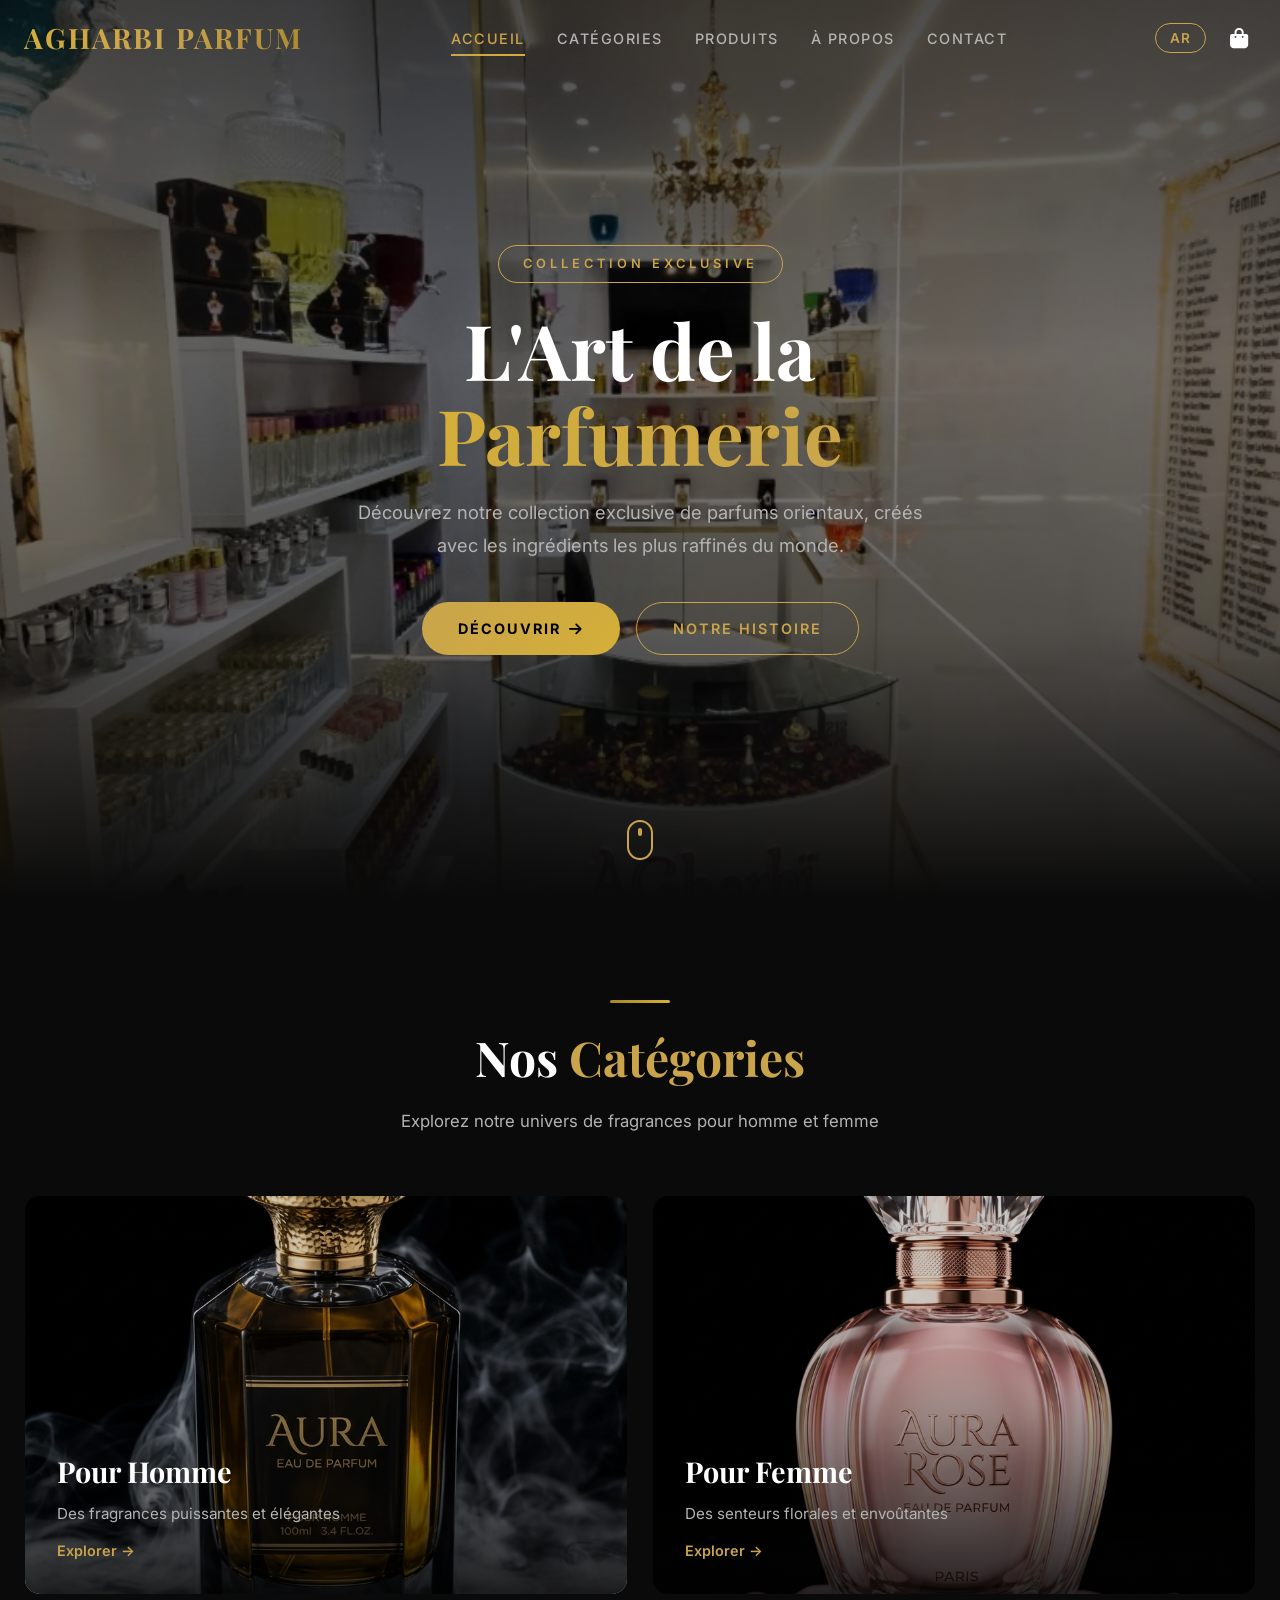
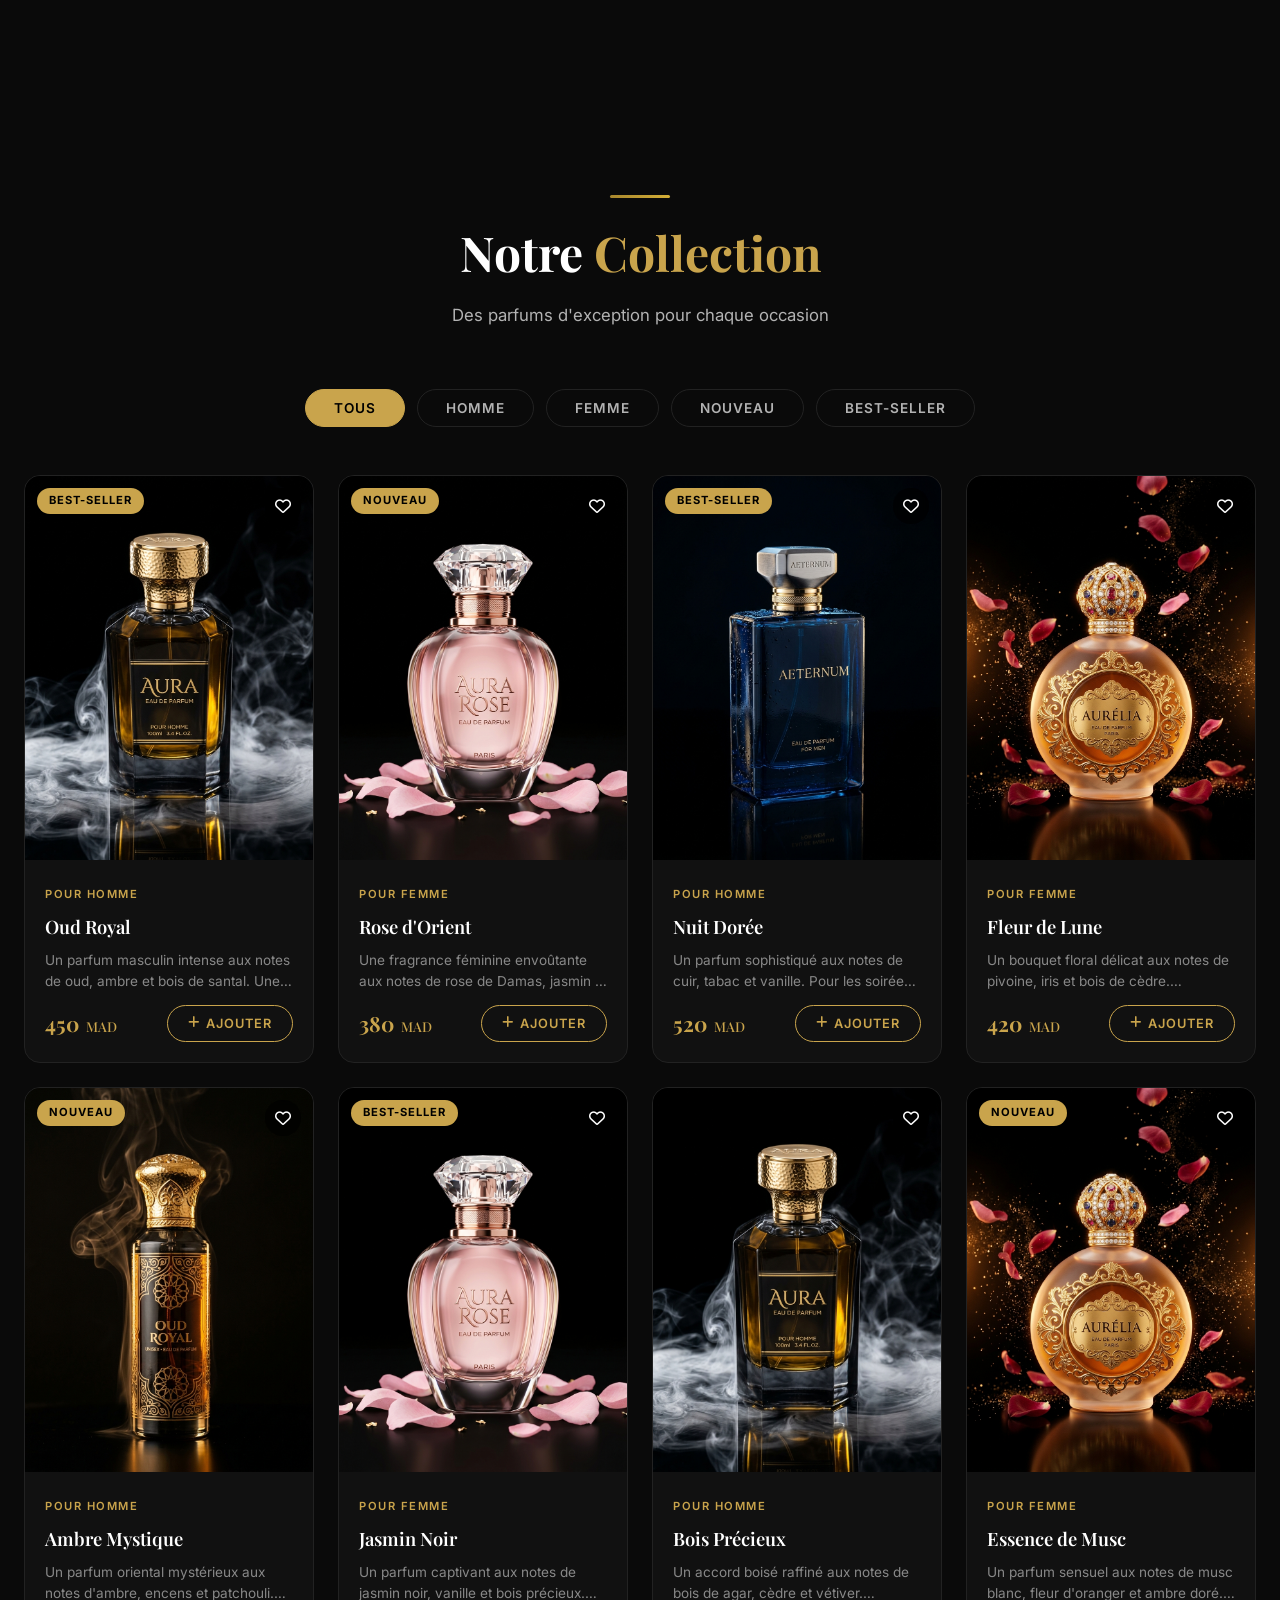
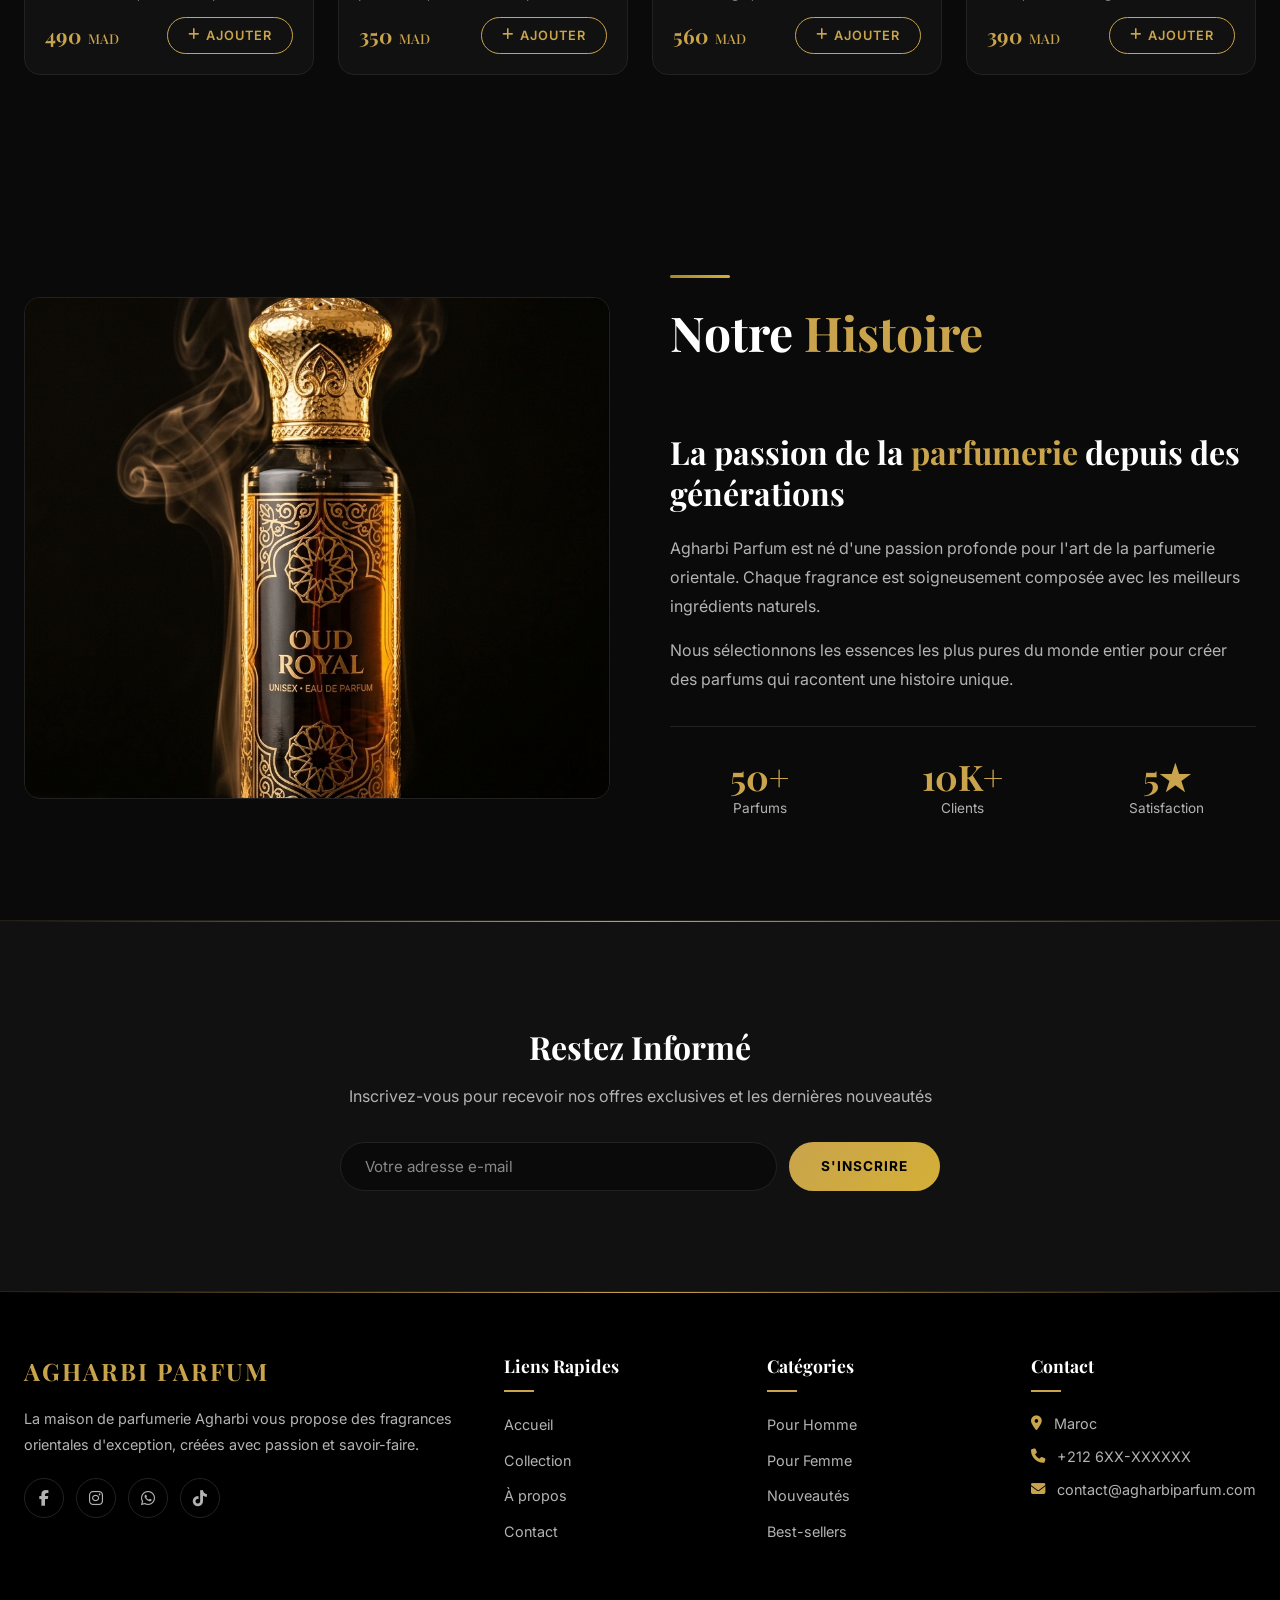
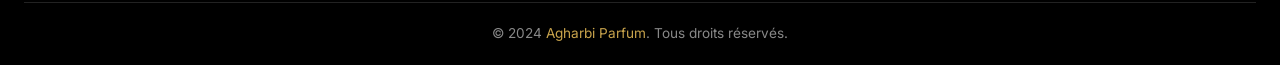
==== commit 18f14b1e: "Add files via upload" ====
--- a/index.html
+++ b/index.html
@@ -55,7 +55,6 @@
     <a href="#products" data-fr="Produits" data-ar="المنتجات">Produits</a>
     <a href="#about" data-fr="À propos" data-ar="من نحن">À propos</a>
     <a href="#contact" data-fr="Contact" data-ar="اتصل بنا">Contact</a>
-    <a href="admin.html" data-fr="Admin" data-ar="الإدارة">Admin</a>
   </div>
 
   <!-- Hero Section -->
--- a/style.css
+++ b/style.css
@@ -2358,3 +2358,69 @@
   clip: rect(0, 0, 0, 0);
   border: 0;
 }
+
+/* ============================================
+   ADMIN AUTH LOCK SCREEN
+   ============================================ */
+.admin-auth-overlay {
+  position: fixed;
+  inset: 0;
+  background: rgba(10, 10, 10, 0.96);
+  backdrop-filter: blur(25px);
+  z-index: 9999;
+  display: flex;
+  align-items: center;
+  justify-content: center;
+  padding: 24px;
+}
+
+.admin-auth-box {
+  background: var(--color-dark-card);
+  border: 1px solid var(--color-gold);
+  border-radius: var(--radius-lg);
+  padding: 40px 32px;
+  max-width: 400px;
+  width: 100%;
+  text-align: center;
+  box-shadow: 0 10px 40px rgba(212, 175, 55, 0.25);
+  animation: fadeInUp 0.4s ease;
+}
+
+.admin-auth-box .auth-icon {
+  font-size: 2.8rem;
+  color: var(--color-gold);
+  margin-bottom: 16px;
+}
+
+.admin-auth-box h2 {
+  font-family: var(--font-heading);
+  color: var(--color-white);
+  font-size: 1.5rem;
+  margin-bottom: 8px;
+}
+
+.admin-auth-box p {
+  color: var(--color-white-muted);
+  font-size: 0.88rem;
+  margin-bottom: 24px;
+  line-height: 1.5;
+}
+
+.admin-auth-box input {
+  width: 100%;
+  padding: 14px 16px;
+  background: rgba(255, 255, 255, 0.05);
+  border: 1px solid var(--color-dark-border);
+  border-radius: var(--radius-sm);
+  color: var(--color-white);
+  font-size: 1.1rem;
+  text-align: center;
+  letter-spacing: 2px;
+  outline: none;
+  transition: var(--transition);
+}
+
+.admin-auth-box input:focus {
+  border-color: var(--color-gold);
+  box-shadow: 0 0 12px rgba(212, 175, 55, 0.3);
+}
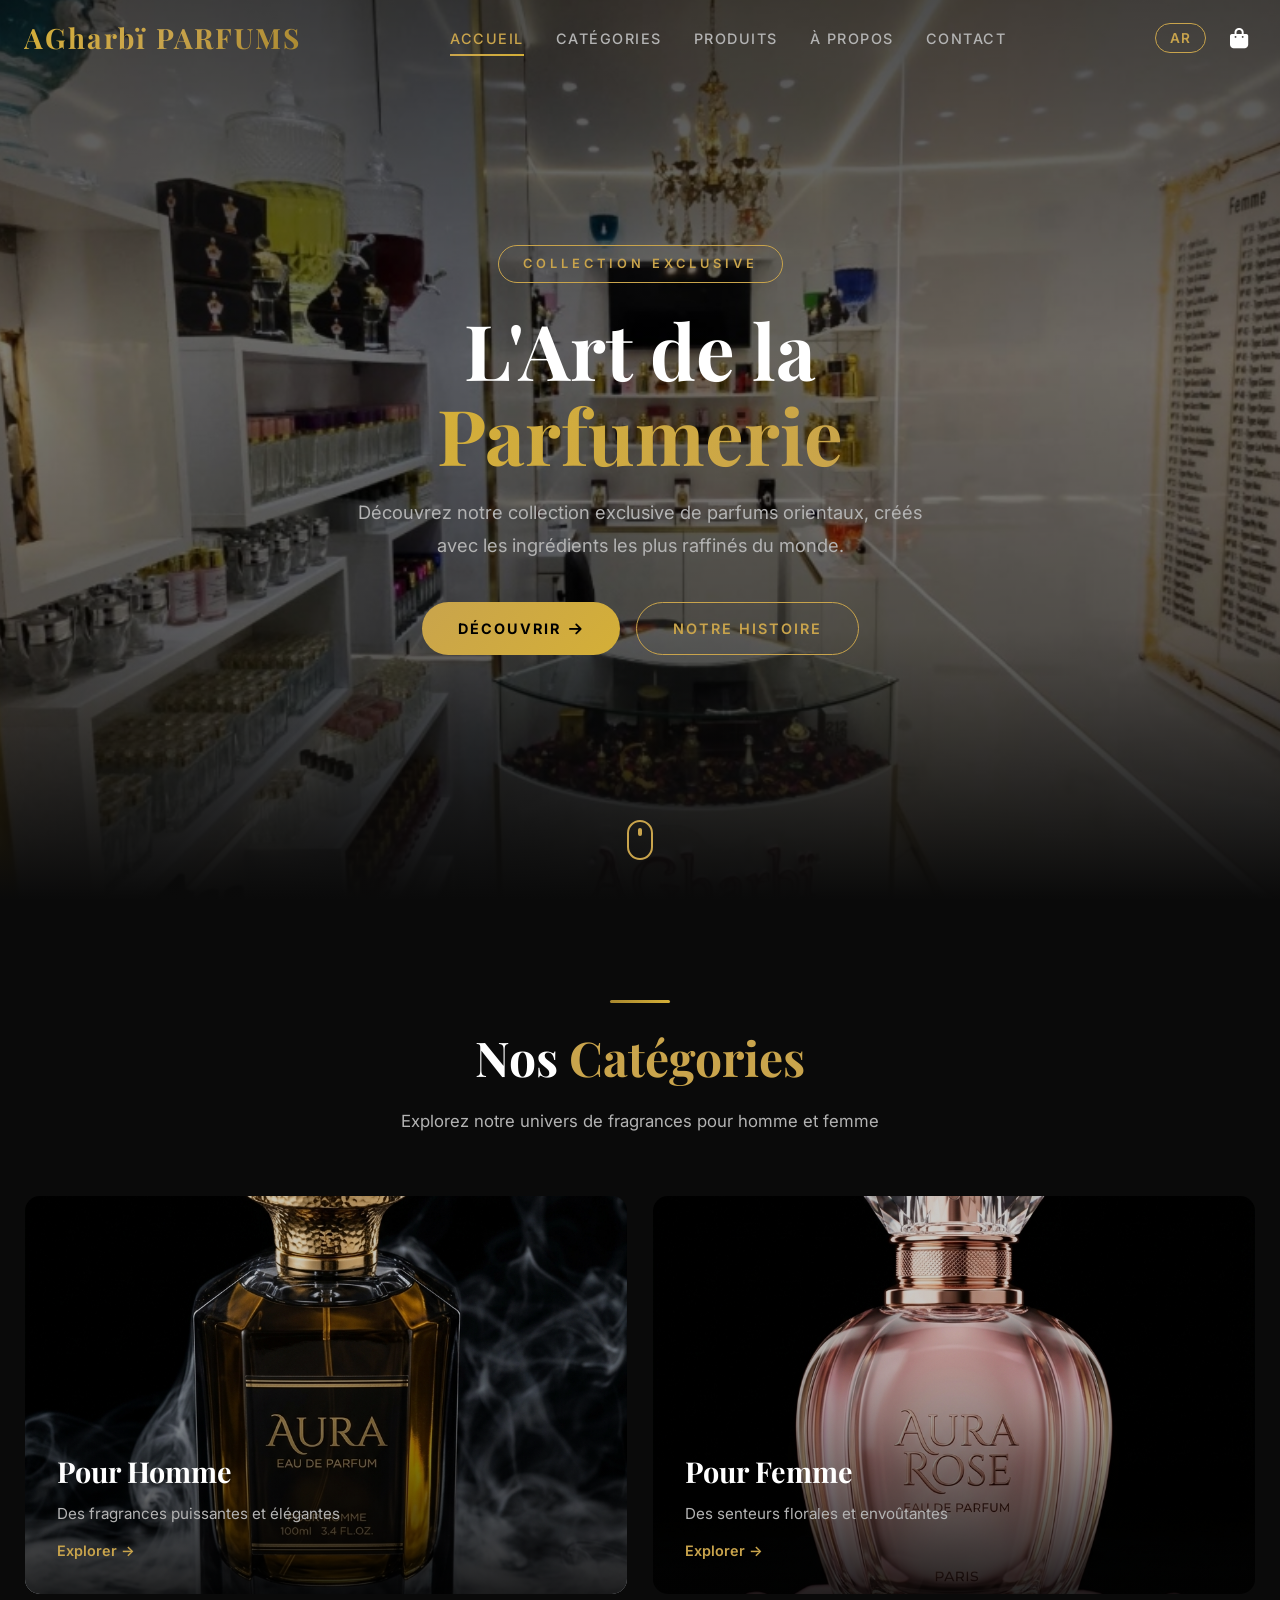
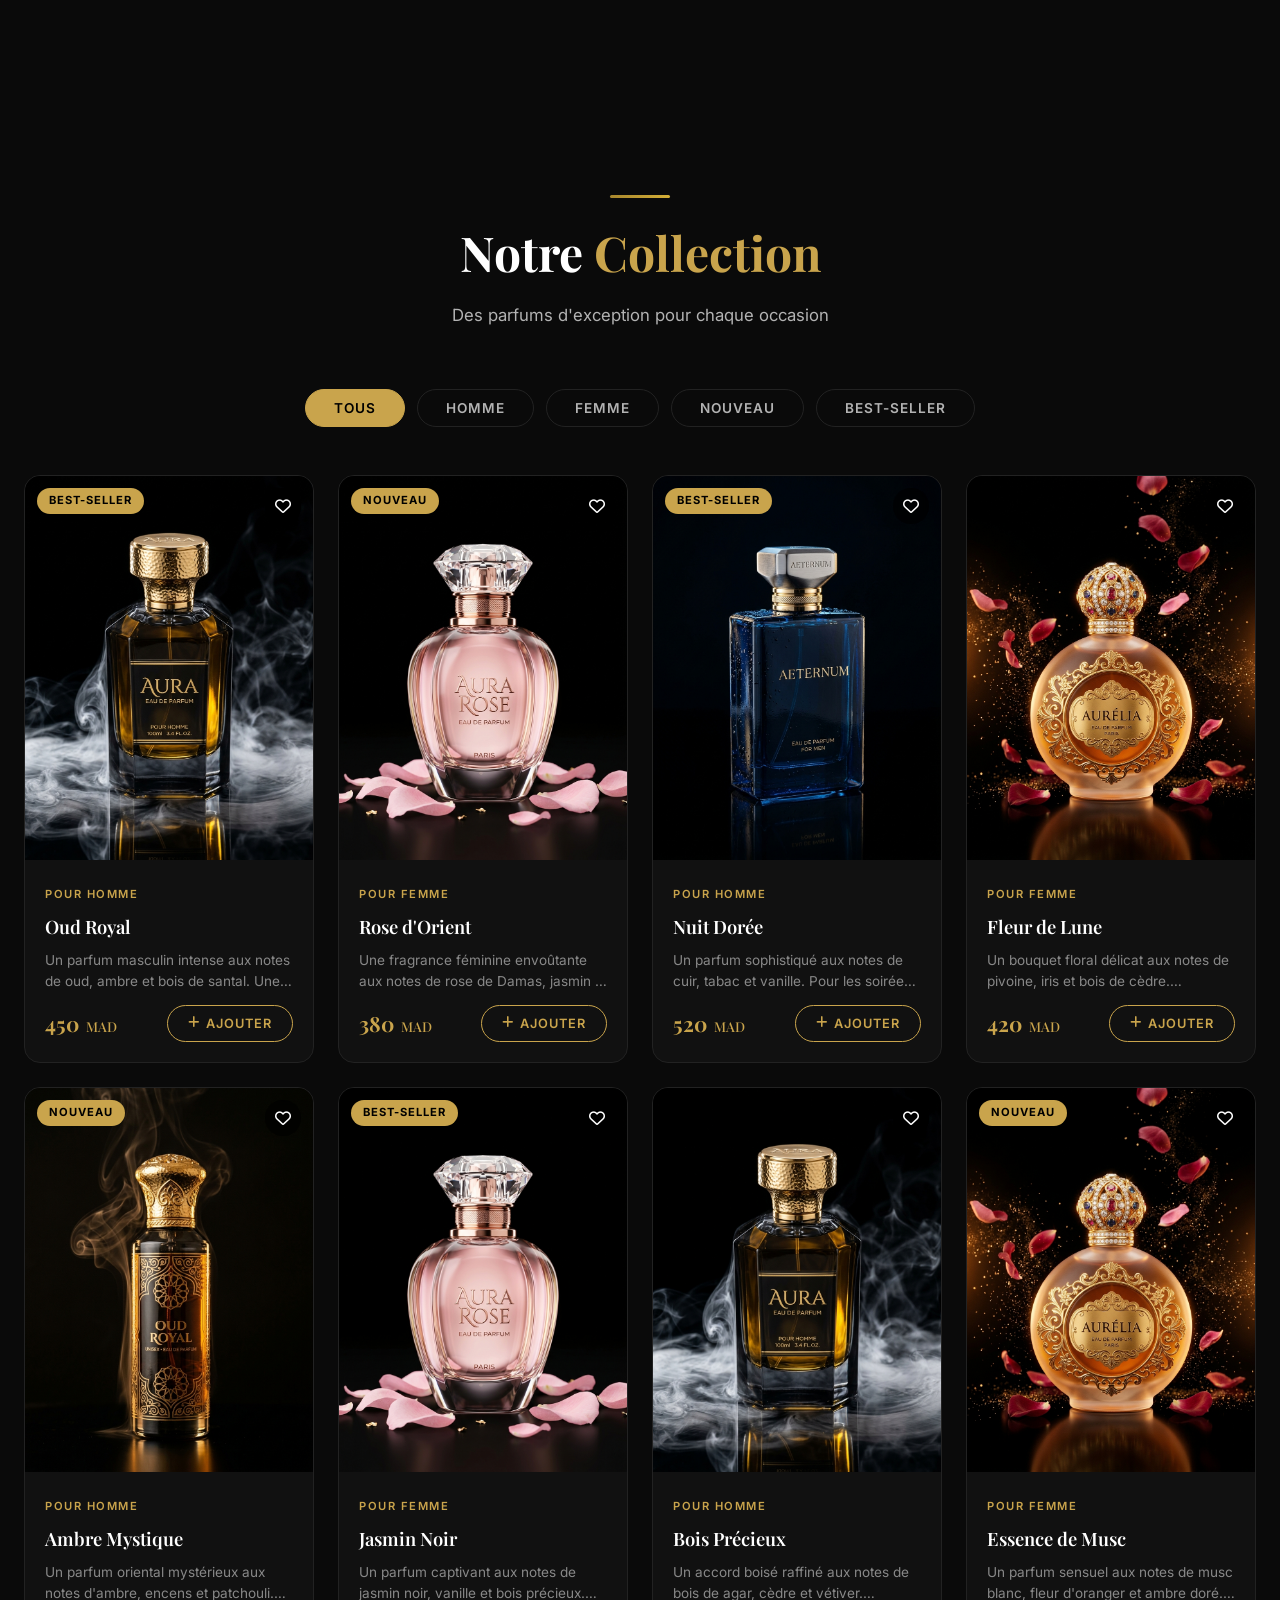
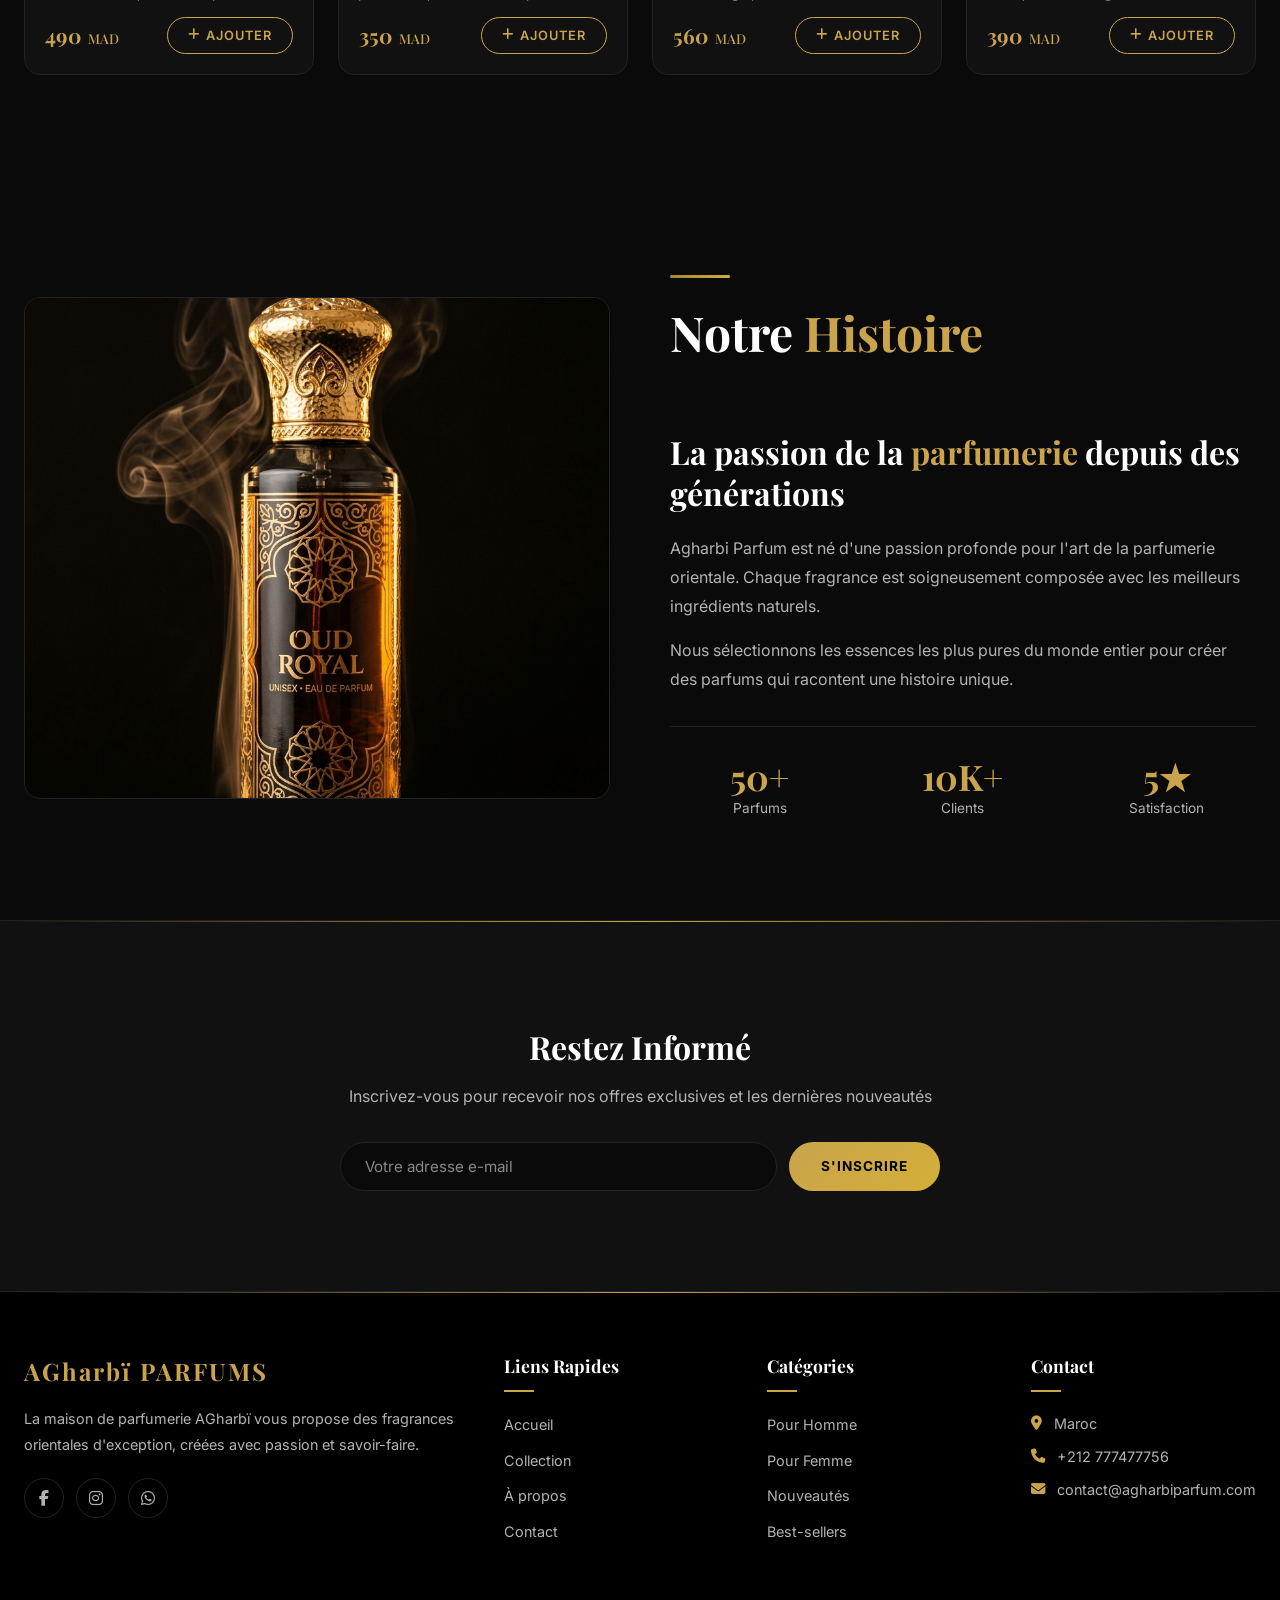
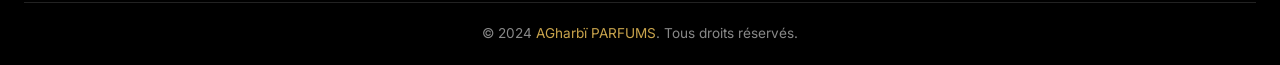
==== commit 61932470: "Add files via upload" ====
--- a/index.html
+++ b/index.html
@@ -3,8 +3,8 @@
 <head>
   <meta charset="UTF-8">
   <meta name="viewport" content="width=device-width, initial-scale=1.0">
-  <title>Agharbi Parfum | Parfumerie de Luxe</title>
-  <meta name="description" content="Agharbi Parfum - Découvrez notre collection exclusive de parfums de luxe pour homme et femme. Fragrances orientales raffinées.">
+  <title>AGharbï PARFUMS | Parfumerie de Luxe</title>
+  <meta name="description" content="AGharbï PARFUMS - Découvrez notre collection exclusive de parfums de luxe pour homme et femme. Fragrances orientales raffinées.">
   <link rel="stylesheet" href="style.css">
   <link rel="stylesheet" href="https://cdnjs.cloudflare.com/ajax/libs/font-awesome/6.5.1/css/all.min.css">
 </head>
@@ -13,7 +13,7 @@
   <!-- Page Loader -->
   <div class="page-loader" id="pageLoader">
     <div class="loader-content">
-      <div class="loader-logo">AGHARBI PARFUM</div>
+      <div class="loader-logo">AGharbï PARFUMS</div>
       <div class="loader-bar"></div>
     </div>
   </div>
@@ -21,7 +21,7 @@
   <!-- Navigation -->
   <nav class="navbar" id="navbar">
     <div class="container">
-      <a href="#" class="navbar-brand">Agharbi Parfum</a>
+      <a href="#" class="navbar-brand">AGharbï PARFUMS</a>
       
       <div class="nav-links" id="navLinks">
         <a href="#hero" class="active" data-fr="Accueil" data-ar="الرئيسية">Accueil</a>
@@ -193,15 +193,14 @@
     <div class="container">
       <div class="footer-grid">
         <div class="footer-col">
-          <div class="footer-brand">AGHARBI PARFUM</div>
-          <p class="footer-about" data-fr="La maison de parfumerie Agharbi vous propose des fragrances orientales d'exception, créées avec passion et savoir-faire." data-ar="دار عطور Agharbi تقدم لكم عطوراً شرقية استثنائية، مصنوعة بشغف وخبرة.">
-            La maison de parfumerie Agharbi vous propose des fragrances orientales d'exception, créées avec passion et savoir-faire.
+          <div class="footer-brand">AGharbï PARFUMS</div>
+          <p class="footer-about" data-fr="La maison de parfumerie AGharbï vous propose des fragrances orientales d'exception, créées avec passion et savoir-faire." data-ar="دار عطور AGharbï تقدم لكم عطوراً شرقية استثنائية، مصنوعة بشغف وخبرة.">
+            La maison de parfumerie AGharbï vous propose des fragrances orientales d'exception, créées avec passion et savoir-faire.
           </p>
           <div class="social-links">
             <a href="https://web.facebook.com/yassin.agharbi/" target="_blank" aria-label="Facebook"><i class="fab fa-facebook-f"></i></a>
-            <a href="#" aria-label="Instagram"><i class="fab fa-instagram"></i></a>
-            <a href="#" aria-label="WhatsApp"><i class="fab fa-whatsapp"></i></a>
-            <a href="#" aria-label="TikTok"><i class="fab fa-tiktok"></i></a>
+            <a href="https://www.instagram.com/agharbi.parfums_1/" aria-label="Instagram"><i class="fab fa-instagram"></i></a>
+            <a href="+212 777477756" aria-label="WhatsApp"><i class="fab fa-whatsapp"></i></a>
           </div>
         </div>
         <div class="footer-col">
@@ -226,13 +225,13 @@
           <h4 data-fr="Contact" data-ar="اتصل بنا">Contact</h4>
           <ul class="footer-contact">
             <li><i class="fas fa-map-marker-alt"></i> <span data-fr="Maroc" data-ar="المغرب">Maroc</span></li>
-            <li><i class="fas fa-phone"></i> <span>+212 6XX-XXXXXX</span></li>
+            <li><i class="fas fa-phone"></i> <span>+212 777477756</span></li>
             <li><i class="fas fa-envelope"></i> <span>contact@agharbiparfum.com</span></li>
           </ul>
         </div>
       </div>
       <div class="footer-bottom">
-        <p>© 2024 <span class="gold">Agharbi Parfum</span>. <span data-fr="Tous droits réservés." data-ar="جميع الحقوق محفوظة.">Tous droits réservés.</span></p>
+        <p>© 2024 <span class="gold">AGharbï PARFUMS</span>. <span data-fr="Tous droits réservés." data-ar="جميع الحقوق محفوظة.">Tous droits réservés.</span></p>
       </div>
     </div>
   </footer>
--- a/style.css
+++ b/style.css
@@ -192,7 +192,7 @@
   -webkit-text-fill-color: transparent;
   background-clip: text;
   letter-spacing: 2px;
-  text-transform: uppercase;
+  text-transform: none;
 }
 
 .nav-links {
